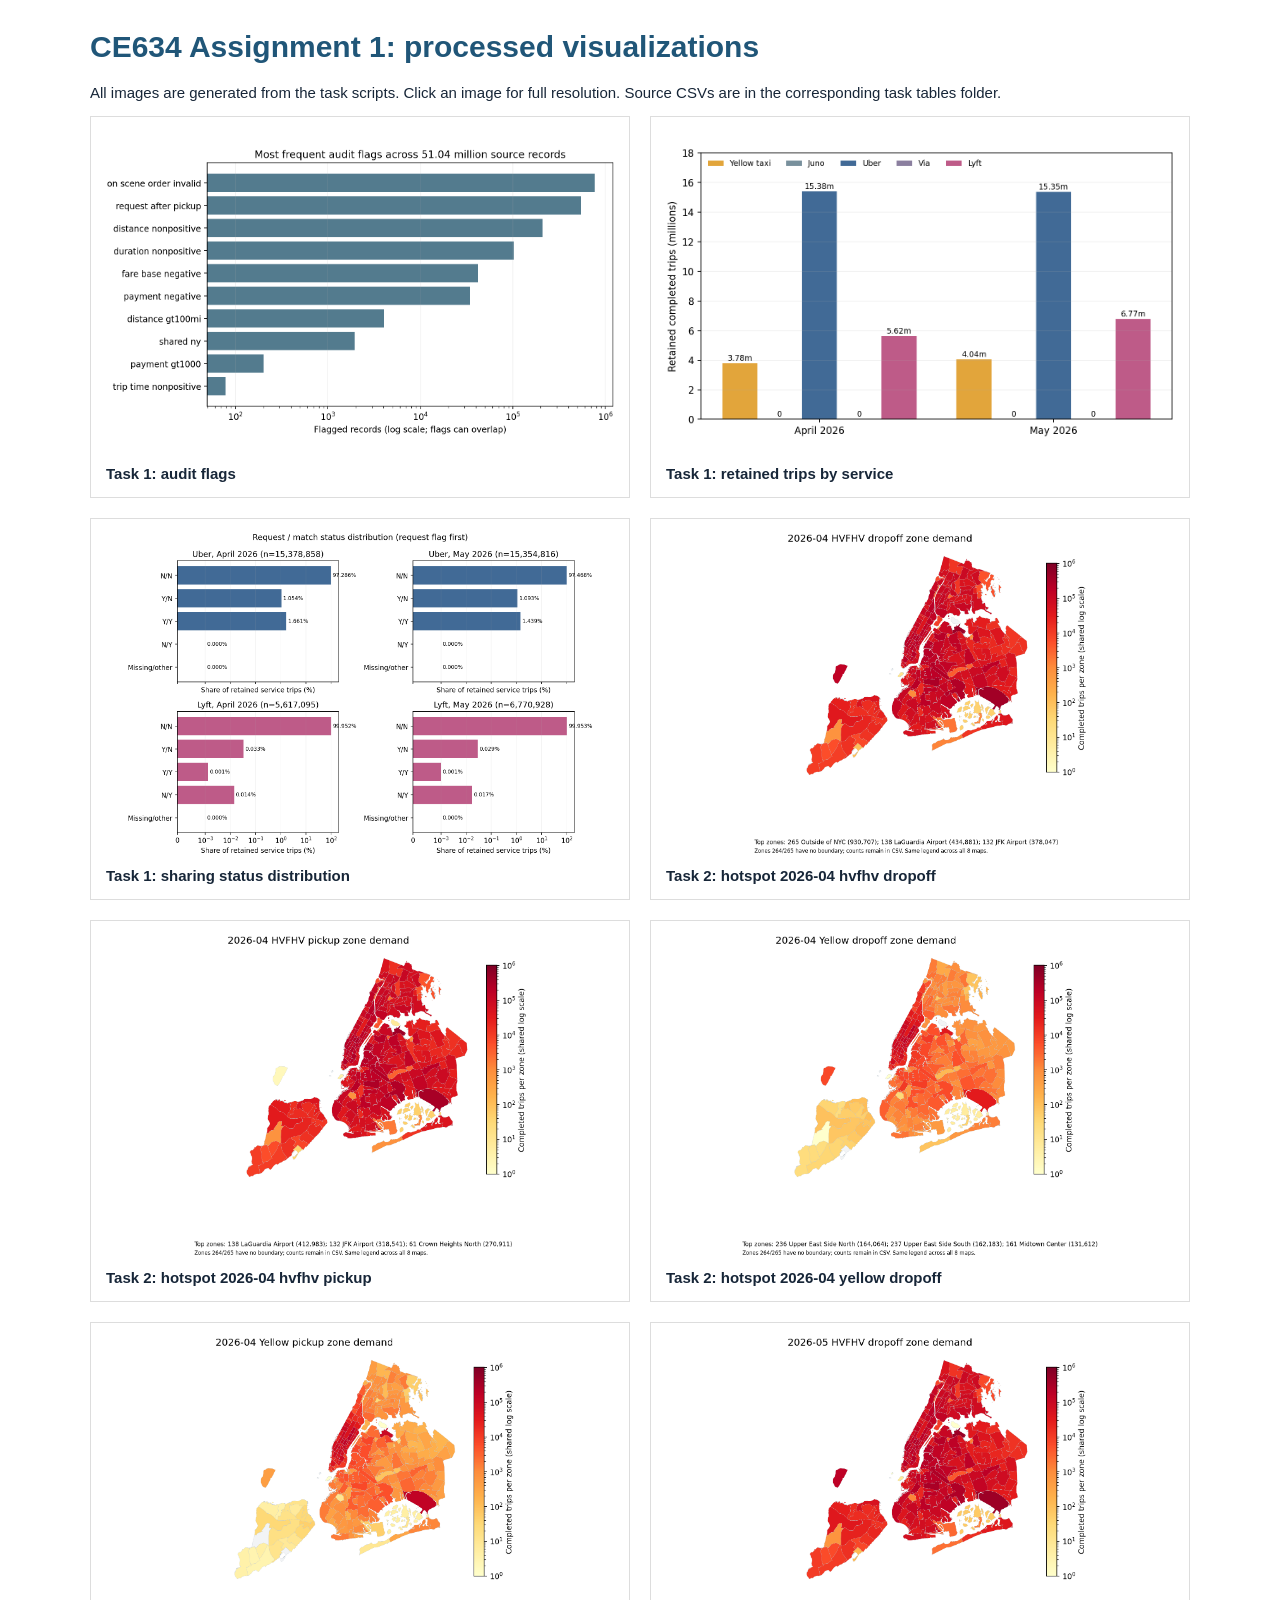
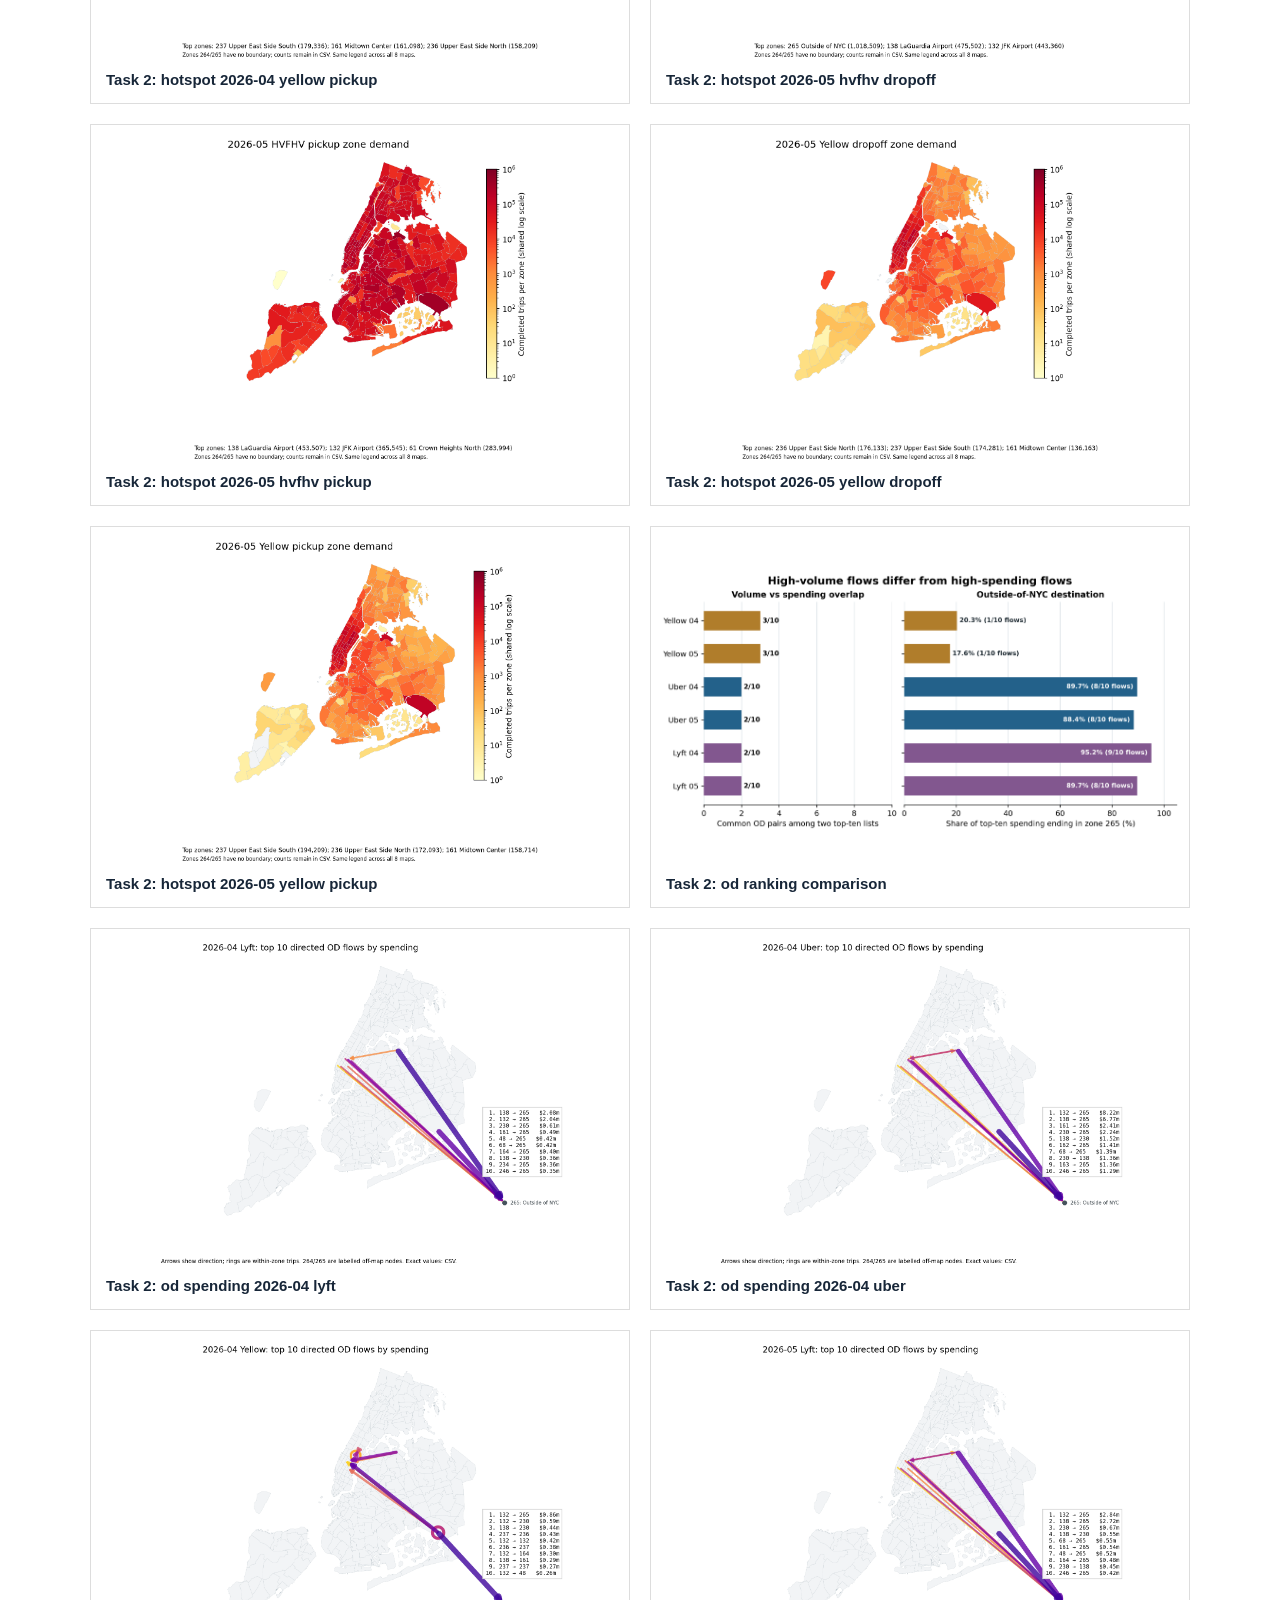
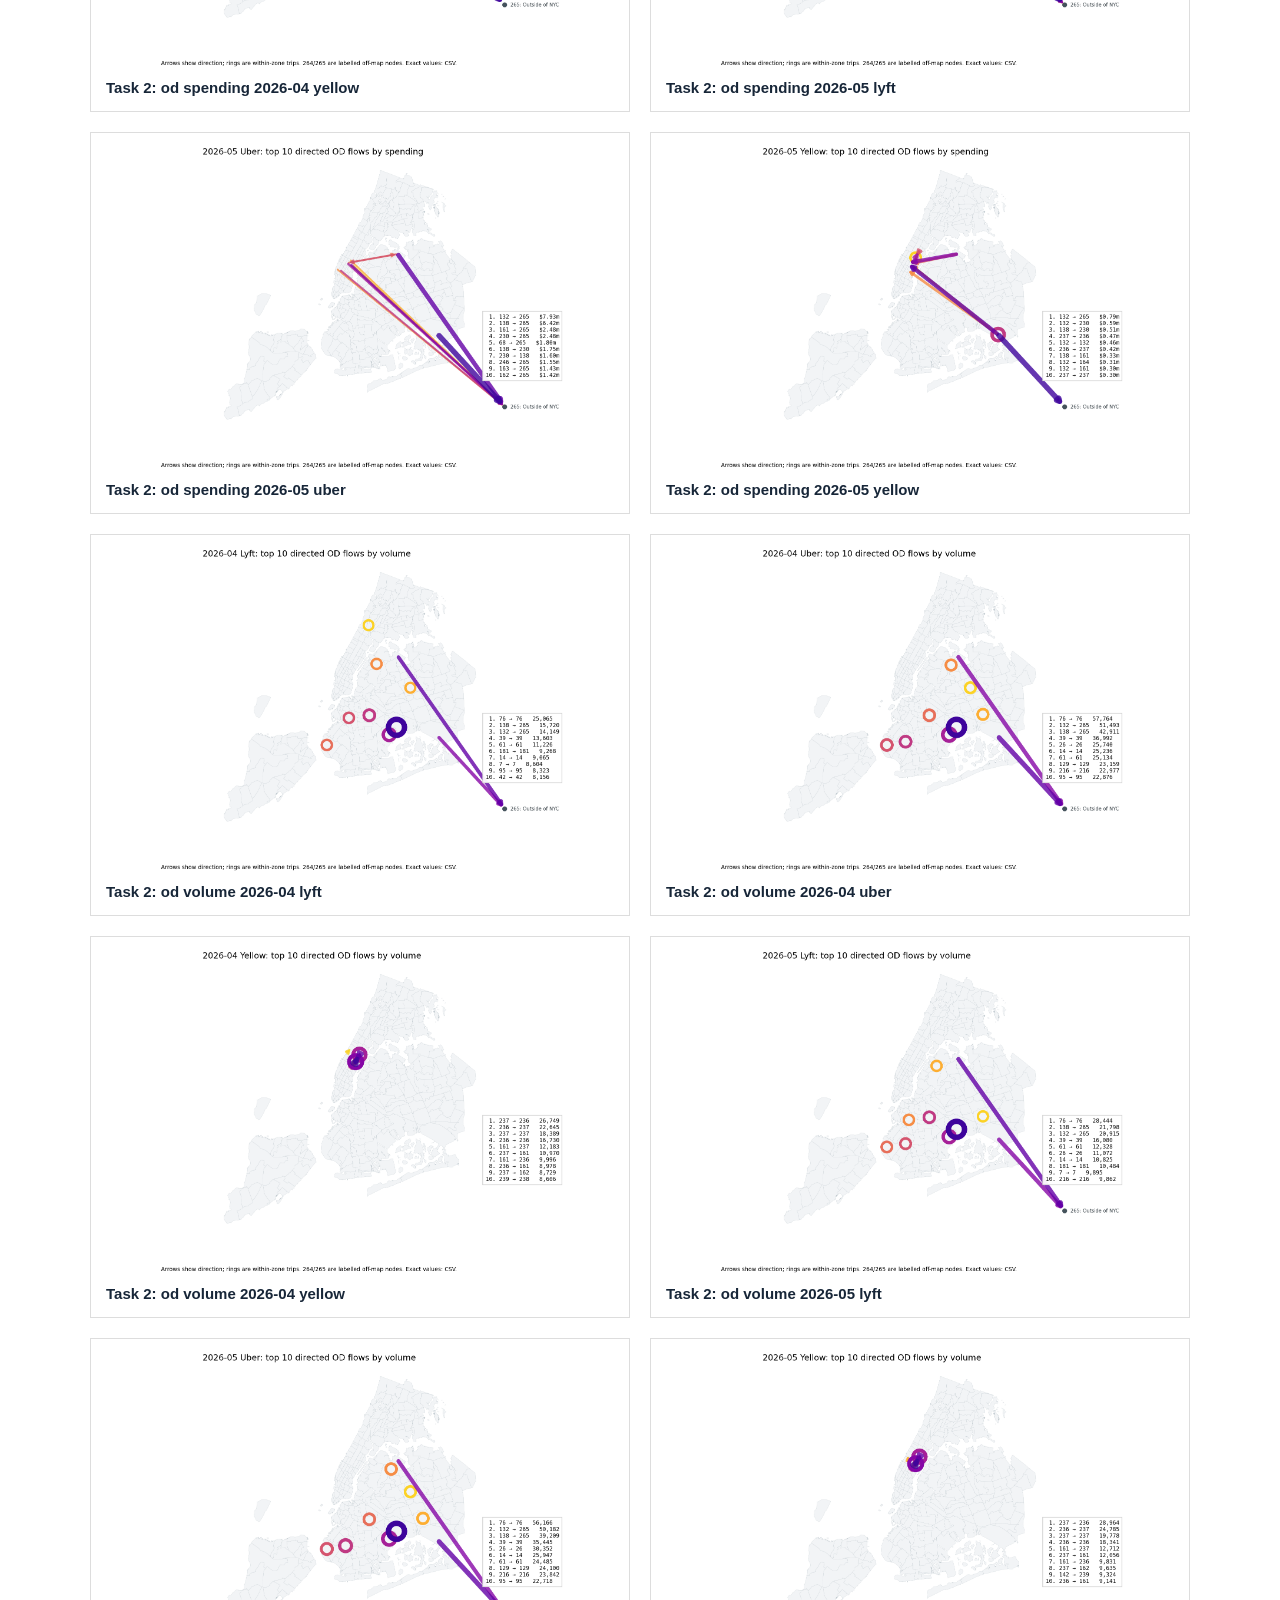
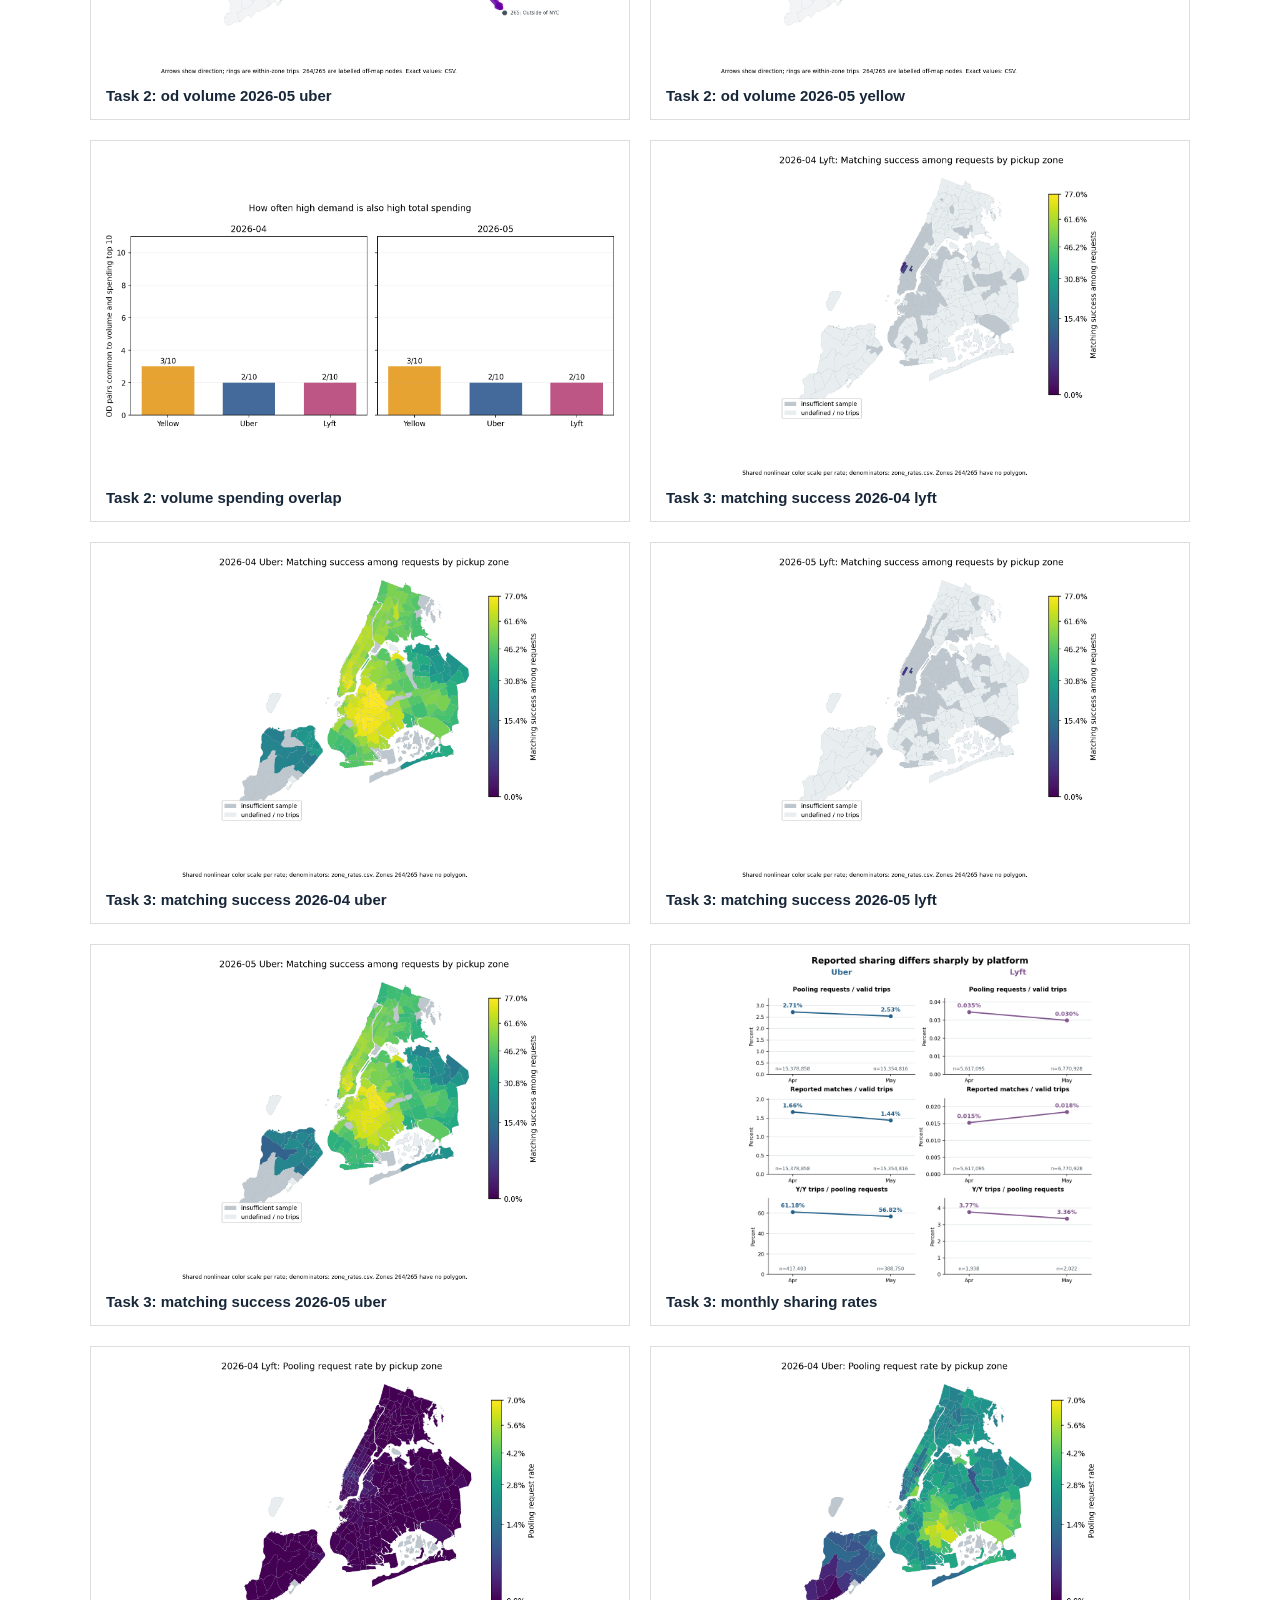
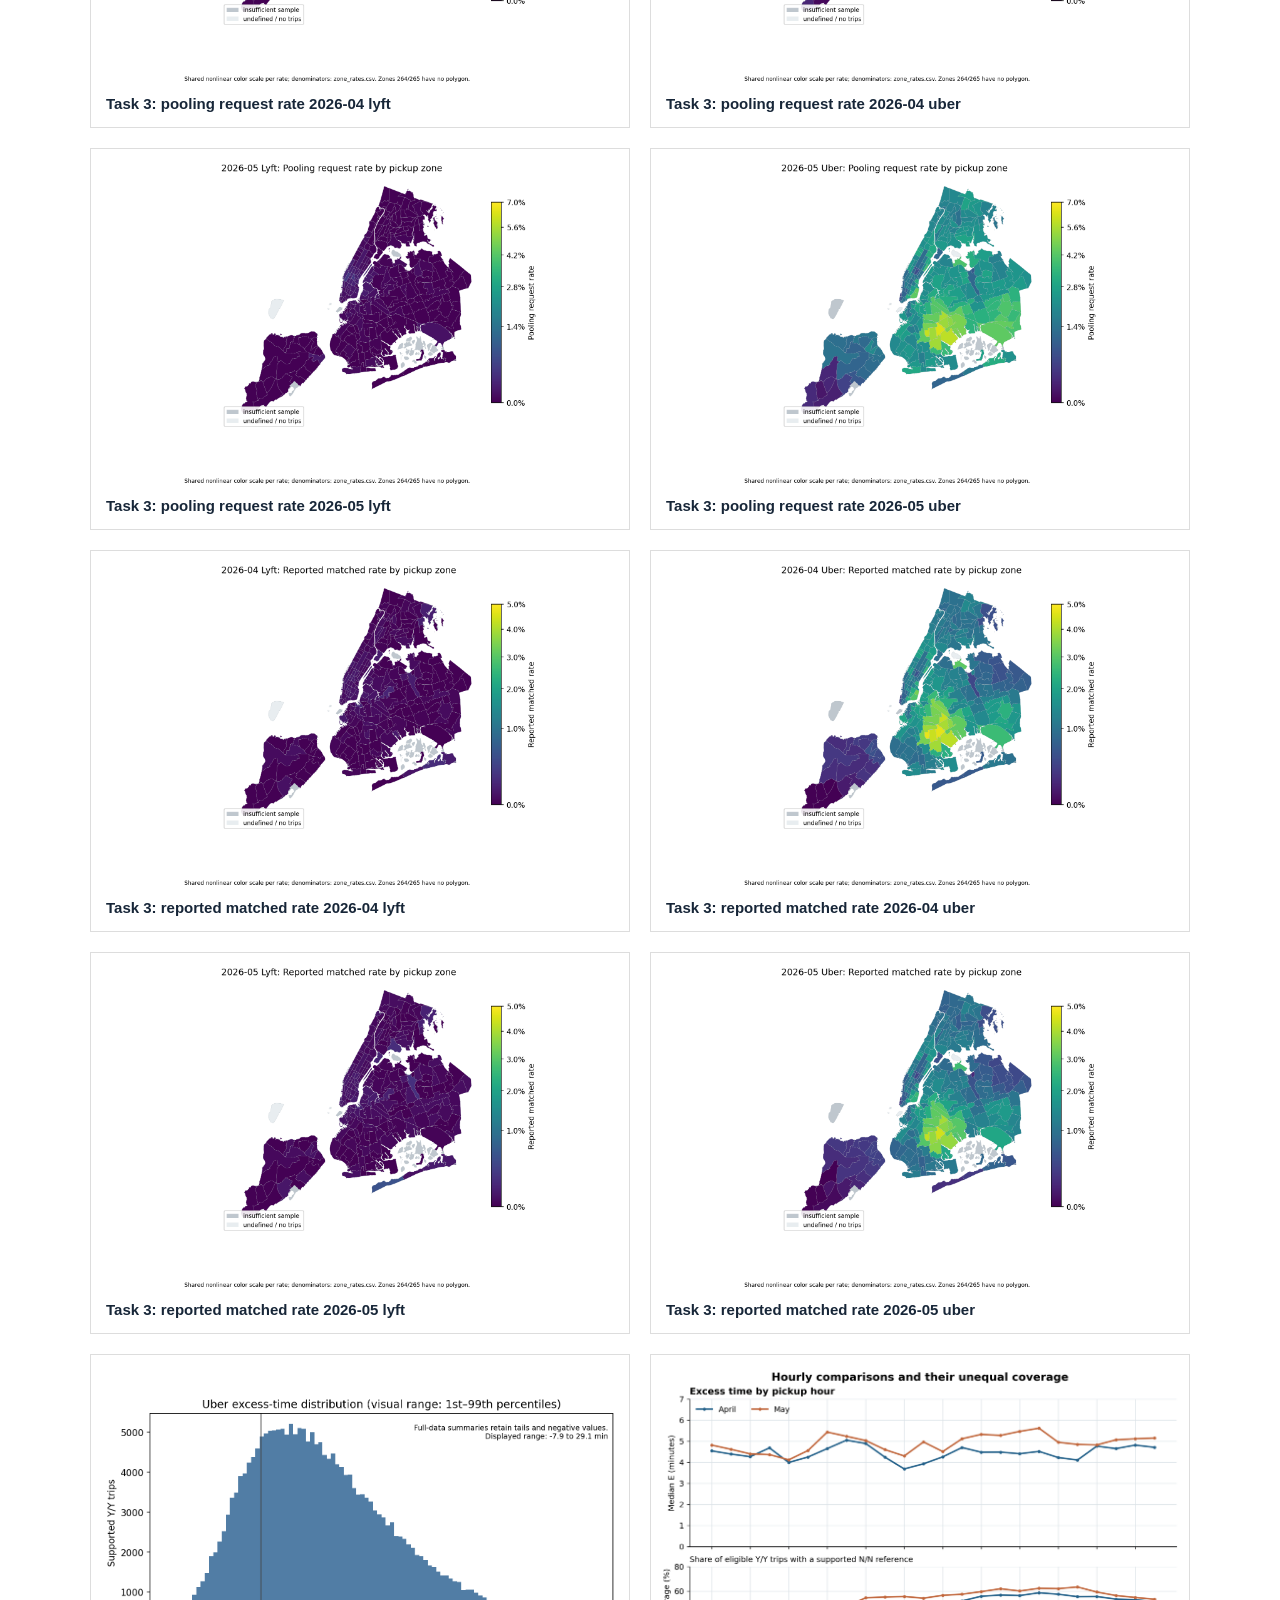
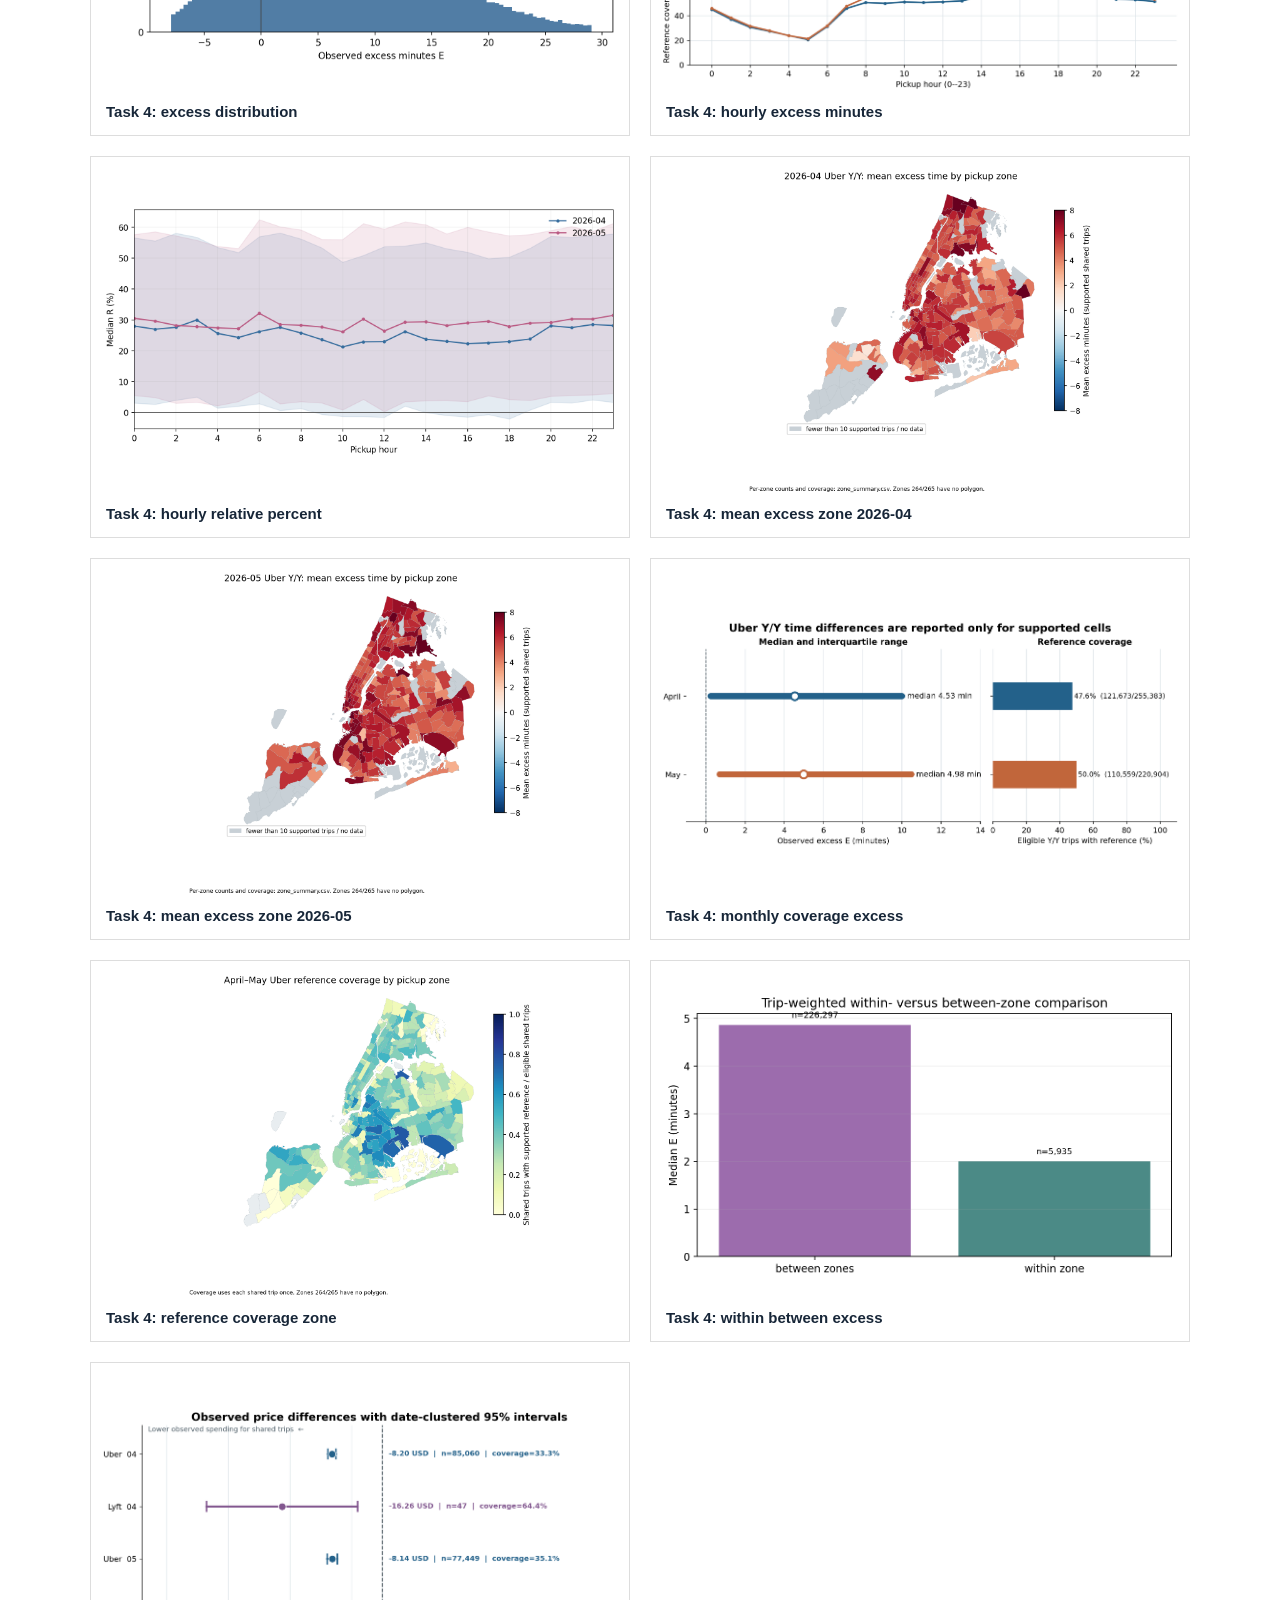
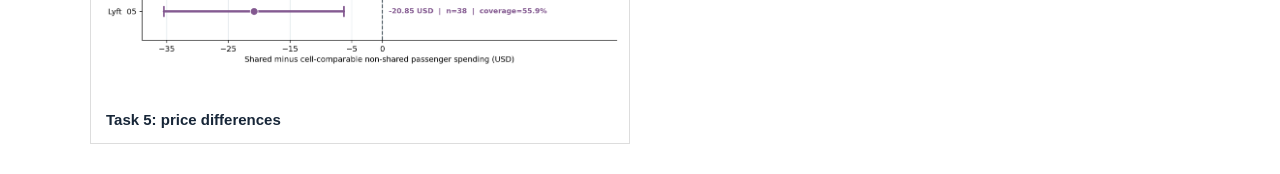
==== visualizations/index.html @ 66e27478 "Initial commit" ====
<!doctype html><html lang="en"><meta charset="utf-8"><meta name="viewport" content="width=device-width,initial-scale=1"><title>CE634 visualization gallery</title><style>body{font:15px Arial,sans-serif;max-width:1100px;margin:30px auto;color:#172638}h1{color:#205678}.grid{display:grid;grid-template-columns:repeat(2,minmax(0,1fr));gap:20px}figure{border:1px solid #ddd;padding:10px;margin:0}img{width:100%;height:330px;object-fit:contain}figcaption{padding:5px;font-weight:bold}@media(max-width:700px){.grid{grid-template-columns:1fr}}</style><h1>CE634 Assignment 1: processed visualizations</h1><p>All images are generated from the task scripts. Click an image for full resolution. Source CSVs are in the corresponding task tables folder.</p><div class="grid"><figure><a href="../04_Results/Task_1/figures/audit_flags.png"><img loading="lazy" src="../04_Results/Task_1/figures/audit_flags.png" alt="Task 1: audit flags"></a><figcaption>Task 1: audit flags</figcaption></figure><figure><a href="../04_Results/Task_1/figures/retained_trips_by_service.png"><img loading="lazy" src="../04_Results/Task_1/figures/retained_trips_by_service.png" alt="Task 1: retained trips by service"></a><figcaption>Task 1: retained trips by service</figcaption></figure><figure><a href="../04_Results/Task_1/figures/sharing_status_distribution.png"><img loading="lazy" src="../04_Results/Task_1/figures/sharing_status_distribution.png" alt="Task 1: sharing status distribution"></a><figcaption>Task 1: sharing status distribution</figcaption></figure><figure><a href="../04_Results/Task_2/figures/hotspot_2026-04_hvfhv_dropoff.png"><img loading="lazy" src="../04_Results/Task_2/figures/hotspot_2026-04_hvfhv_dropoff.png" alt="Task 2: hotspot 2026-04 hvfhv dropoff"></a><figcaption>Task 2: hotspot 2026-04 hvfhv dropoff</figcaption></figure><figure><a href="../04_Results/Task_2/figures/hotspot_2026-04_hvfhv_pickup.png"><img loading="lazy" src="../04_Results/Task_2/figures/hotspot_2026-04_hvfhv_pickup.png" alt="Task 2: hotspot 2026-04 hvfhv pickup"></a><figcaption>Task 2: hotspot 2026-04 hvfhv pickup</figcaption></figure><figure><a href="../04_Results/Task_2/figures/hotspot_2026-04_yellow_dropoff.png"><img loading="lazy" src="../04_Results/Task_2/figures/hotspot_2026-04_yellow_dropoff.png" alt="Task 2: hotspot 2026-04 yellow dropoff"></a><figcaption>Task 2: hotspot 2026-04 yellow dropoff</figcaption></figure><figure><a href="../04_Results/Task_2/figures/hotspot_2026-04_yellow_pickup.png"><img loading="lazy" src="../04_Results/Task_2/figures/hotspot_2026-04_yellow_pickup.png" alt="Task 2: hotspot 2026-04 yellow pickup"></a><figcaption>Task 2: hotspot 2026-04 yellow pickup</figcaption></figure><figure><a href="../04_Results/Task_2/figures/hotspot_2026-05_hvfhv_dropoff.png"><img loading="lazy" src="../04_Results/Task_2/figures/hotspot_2026-05_hvfhv_dropoff.png" alt="Task 2: hotspot 2026-05 hvfhv dropoff"></a><figcaption>Task 2: hotspot 2026-05 hvfhv dropoff</figcaption></figure><figure><a href="../04_Results/Task_2/figures/hotspot_2026-05_hvfhv_pickup.png"><img loading="lazy" src="../04_Results/Task_2/figures/hotspot_2026-05_hvfhv_pickup.png" alt="Task 2: hotspot 2026-05 hvfhv pickup"></a><figcaption>Task 2: hotspot 2026-05 hvfhv pickup</figcaption></figure><figure><a href="../04_Results/Task_2/figures/hotspot_2026-05_yellow_dropoff.png"><img loading="lazy" src="../04_Results/Task_2/figures/hotspot_2026-05_yellow_dropoff.png" alt="Task 2: hotspot 2026-05 yellow dropoff"></a><figcaption>Task 2: hotspot 2026-05 yellow dropoff</figcaption></figure><figure><a href="../04_Results/Task_2/figures/hotspot_2026-05_yellow_pickup.png"><img loading="lazy" src="../04_Results/Task_2/figures/hotspot_2026-05_yellow_pickup.png" alt="Task 2: hotspot 2026-05 yellow pickup"></a><figcaption>Task 2: hotspot 2026-05 yellow pickup</figcaption></figure><figure><a href="../04_Results/Task_2/figures/od_ranking_comparison.png"><img loading="lazy" src="../04_Results/Task_2/figures/od_ranking_comparison.png" alt="Task 2: od ranking comparison"></a><figcaption>Task 2: od ranking comparison</figcaption></figure><figure><a href="../04_Results/Task_2/figures/od_spending_2026-04_lyft.png"><img loading="lazy" src="../04_Results/Task_2/figures/od_spending_2026-04_lyft.png" alt="Task 2: od spending 2026-04 lyft"></a><figcaption>Task 2: od spending 2026-04 lyft</figcaption></figure><figure><a href="../04_Results/Task_2/figures/od_spending_2026-04_uber.png"><img loading="lazy" src="../04_Results/Task_2/figures/od_spending_2026-04_uber.png" alt="Task 2: od spending 2026-04 uber"></a><figcaption>Task 2: od spending 2026-04 uber</figcaption></figure><figure><a href="../04_Results/Task_2/figures/od_spending_2026-04_yellow.png"><img loading="lazy" src="../04_Results/Task_2/figures/od_spending_2026-04_yellow.png" alt="Task 2: od spending 2026-04 yellow"></a><figcaption>Task 2: od spending 2026-04 yellow</figcaption></figure><figure><a href="../04_Results/Task_2/figures/od_spending_2026-05_lyft.png"><img loading="lazy" src="../04_Results/Task_2/figures/od_spending_2026-05_lyft.png" alt="Task 2: od spending 2026-05 lyft"></a><figcaption>Task 2: od spending 2026-05 lyft</figcaption></figure><figure><a href="../04_Results/Task_2/figures/od_spending_2026-05_uber.png"><img loading="lazy" src="../04_Results/Task_2/figures/od_spending_2026-05_uber.png" alt="Task 2: od spending 2026-05 uber"></a><figcaption>Task 2: od spending 2026-05 uber</figcaption></figure><figure><a href="../04_Results/Task_2/figures/od_spending_2026-05_yellow.png"><img loading="lazy" src="../04_Results/Task_2/figures/od_spending_2026-05_yellow.png" alt="Task 2: od spending 2026-05 yellow"></a><figcaption>Task 2: od spending 2026-05 yellow</figcaption></figure><figure><a href="../04_Results/Task_2/figures/od_volume_2026-04_lyft.png"><img loading="lazy" src="../04_Results/Task_2/figures/od_volume_2026-04_lyft.png" alt="Task 2: od volume 2026-04 lyft"></a><figcaption>Task 2: od volume 2026-04 lyft</figcaption></figure><figure><a href="../04_Results/Task_2/figures/od_volume_2026-04_uber.png"><img loading="lazy" src="../04_Results/Task_2/figures/od_volume_2026-04_uber.png" alt="Task 2: od volume 2026-04 uber"></a><figcaption>Task 2: od volume 2026-04 uber</figcaption></figure><figure><a href="../04_Results/Task_2/figures/od_volume_2026-04_yellow.png"><img loading="lazy" src="../04_Results/Task_2/figures/od_volume_2026-04_yellow.png" alt="Task 2: od volume 2026-04 yellow"></a><figcaption>Task 2: od volume 2026-04 yellow</figcaption></figure><figure><a href="../04_Results/Task_2/figures/od_volume_2026-05_lyft.png"><img loading="lazy" src="../04_Results/Task_2/figures/od_volume_2026-05_lyft.png" alt="Task 2: od volume 2026-05 lyft"></a><figcaption>Task 2: od volume 2026-05 lyft</figcaption></figure><figure><a href="../04_Results/Task_2/figures/od_volume_2026-05_uber.png"><img loading="lazy" src="../04_Results/Task_2/figures/od_volume_2026-05_uber.png" alt="Task 2: od volume 2026-05 uber"></a><figcaption>Task 2: od volume 2026-05 uber</figcaption></figure><figure><a href="../04_Results/Task_2/figures/od_volume_2026-05_yellow.png"><img loading="lazy" src="../04_Results/Task_2/figures/od_volume_2026-05_yellow.png" alt="Task 2: od volume 2026-05 yellow"></a><figcaption>Task 2: od volume 2026-05 yellow</figcaption></figure><figure><a href="../04_Results/Task_2/figures/volume_spending_overlap.png"><img loading="lazy" src="../04_Results/Task_2/figures/volume_spending_overlap.png" alt="Task 2: volume spending overlap"></a><figcaption>Task 2: volume spending overlap</figcaption></figure><figure><a href="../04_Results/Task_3/figures/matching_success_2026-04_lyft.png"><img loading="lazy" src="../04_Results/Task_3/figures/matching_success_2026-04_lyft.png" alt="Task 3: matching success 2026-04 lyft"></a><figcaption>Task 3: matching success 2026-04 lyft</figcaption></figure><figure><a href="../04_Results/Task_3/figures/matching_success_2026-04_uber.png"><img loading="lazy" src="../04_Results/Task_3/figures/matching_success_2026-04_uber.png" alt="Task 3: matching success 2026-04 uber"></a><figcaption>Task 3: matching success 2026-04 uber</figcaption></figure><figure><a href="../04_Results/Task_3/figures/matching_success_2026-05_lyft.png"><img loading="lazy" src="../04_Results/Task_3/figures/matching_success_2026-05_lyft.png" alt="Task 3: matching success 2026-05 lyft"></a><figcaption>Task 3: matching success 2026-05 lyft</figcaption></figure><figure><a href="../04_Results/Task_3/figures/matching_success_2026-05_uber.png"><img loading="lazy" src="../04_Results/Task_3/figures/matching_success_2026-05_uber.png" alt="Task 3: matching success 2026-05 uber"></a><figcaption>Task 3: matching success 2026-05 uber</figcaption></figure><figure><a href="../04_Results/Task_3/figures/monthly_sharing_rates.png"><img loading="lazy" src="../04_Results/Task_3/figures/monthly_sharing_rates.png" alt="Task 3: monthly sharing rates"></a><figcaption>Task 3: monthly sharing rates</figcaption></figure><figure><a href="../04_Results/Task_3/figures/pooling_request_rate_2026-04_lyft.png"><img loading="lazy" src="../04_Results/Task_3/figures/pooling_request_rate_2026-04_lyft.png" alt="Task 3: pooling request rate 2026-04 lyft"></a><figcaption>Task 3: pooling request rate 2026-04 lyft</figcaption></figure><figure><a href="../04_Results/Task_3/figures/pooling_request_rate_2026-04_uber.png"><img loading="lazy" src="../04_Results/Task_3/figures/pooling_request_rate_2026-04_uber.png" alt="Task 3: pooling request rate 2026-04 uber"></a><figcaption>Task 3: pooling request rate 2026-04 uber</figcaption></figure><figure><a href="../04_Results/Task_3/figures/pooling_request_rate_2026-05_lyft.png"><img loading="lazy" src="../04_Results/Task_3/figures/pooling_request_rate_2026-05_lyft.png" alt="Task 3: pooling request rate 2026-05 lyft"></a><figcaption>Task 3: pooling request rate 2026-05 lyft</figcaption></figure><figure><a href="../04_Results/Task_3/figures/pooling_request_rate_2026-05_uber.png"><img loading="lazy" src="../04_Results/Task_3/figures/pooling_request_rate_2026-05_uber.png" alt="Task 3: pooling request rate 2026-05 uber"></a><figcaption>Task 3: pooling request rate 2026-05 uber</figcaption></figure><figure><a href="../04_Results/Task_3/figures/reported_matched_rate_2026-04_lyft.png"><img loading="lazy" src="../04_Results/Task_3/figures/reported_matched_rate_2026-04_lyft.png" alt="Task 3: reported matched rate 2026-04 lyft"></a><figcaption>Task 3: reported matched rate 2026-04 lyft</figcaption></figure><figure><a href="../04_Results/Task_3/figures/reported_matched_rate_2026-04_uber.png"><img loading="lazy" src="../04_Results/Task_3/figures/reported_matched_rate_2026-04_uber.png" alt="Task 3: reported matched rate 2026-04 uber"></a><figcaption>Task 3: reported matched rate 2026-04 uber</figcaption></figure><figure><a href="../04_Results/Task_3/figures/reported_matched_rate_2026-05_lyft.png"><img loading="lazy" src="../04_Results/Task_3/figures/reported_matched_rate_2026-05_lyft.png" alt="Task 3: reported matched rate 2026-05 lyft"></a><figcaption>Task 3: reported matched rate 2026-05 lyft</figcaption></figure><figure><a href="../04_Results/Task_3/figures/reported_matched_rate_2026-05_uber.png"><img loading="lazy" src="../04_Results/Task_3/figures/reported_matched_rate_2026-05_uber.png" alt="Task 3: reported matched rate 2026-05 uber"></a><figcaption>Task 3: reported matched rate 2026-05 uber</figcaption></figure><figure><a href="../04_Results/Task_4/figures/excess_distribution.png"><img loading="lazy" src="../04_Results/Task_4/figures/excess_distribution.png" alt="Task 4: excess distribution"></a><figcaption>Task 4: excess distribution</figcaption></figure><figure><a href="../04_Results/Task_4/figures/hourly_excess_minutes.png"><img loading="lazy" src="../04_Results/Task_4/figures/hourly_excess_minutes.png" alt="Task 4: hourly excess minutes"></a><figcaption>Task 4: hourly excess minutes</figcaption></figure><figure><a href="../04_Results/Task_4/figures/hourly_relative_percent.png"><img loading="lazy" src="../04_Results/Task_4/figures/hourly_relative_percent.png" alt="Task 4: hourly relative percent"></a><figcaption>Task 4: hourly relative percent</figcaption></figure><figure><a href="../04_Results/Task_4/figures/mean_excess_zone_2026-04.png"><img loading="lazy" src="../04_Results/Task_4/figures/mean_excess_zone_2026-04.png" alt="Task 4: mean excess zone 2026-04"></a><figcaption>Task 4: mean excess zone 2026-04</figcaption></figure><figure><a href="../04_Results/Task_4/figures/mean_excess_zone_2026-05.png"><img loading="lazy" src="../04_Results/Task_4/figures/mean_excess_zone_2026-05.png" alt="Task 4: mean excess zone 2026-05"></a><figcaption>Task 4: mean excess zone 2026-05</figcaption></figure><figure><a href="../04_Results/Task_4/figures/monthly_coverage_excess.png"><img loading="lazy" src="../04_Results/Task_4/figures/monthly_coverage_excess.png" alt="Task 4: monthly coverage excess"></a><figcaption>Task 4: monthly coverage excess</figcaption></figure><figure><a href="../04_Results/Task_4/figures/reference_coverage_zone.png"><img loading="lazy" src="../04_Results/Task_4/figures/reference_coverage_zone.png" alt="Task 4: reference coverage zone"></a><figcaption>Task 4: reference coverage zone</figcaption></figure><figure><a href="../04_Results/Task_4/figures/within_between_excess.png"><img loading="lazy" src="../04_Results/Task_4/figures/within_between_excess.png" alt="Task 4: within between excess"></a><figcaption>Task 4: within between excess</figcaption></figure><figure><a href="../04_Results/Task_5/figures/price_differences.png"><img loading="lazy" src="../04_Results/Task_5/figures/price_differences.png" alt="Task 5: price differences"></a><figcaption>Task 5: price differences</figcaption></figure></div></html>
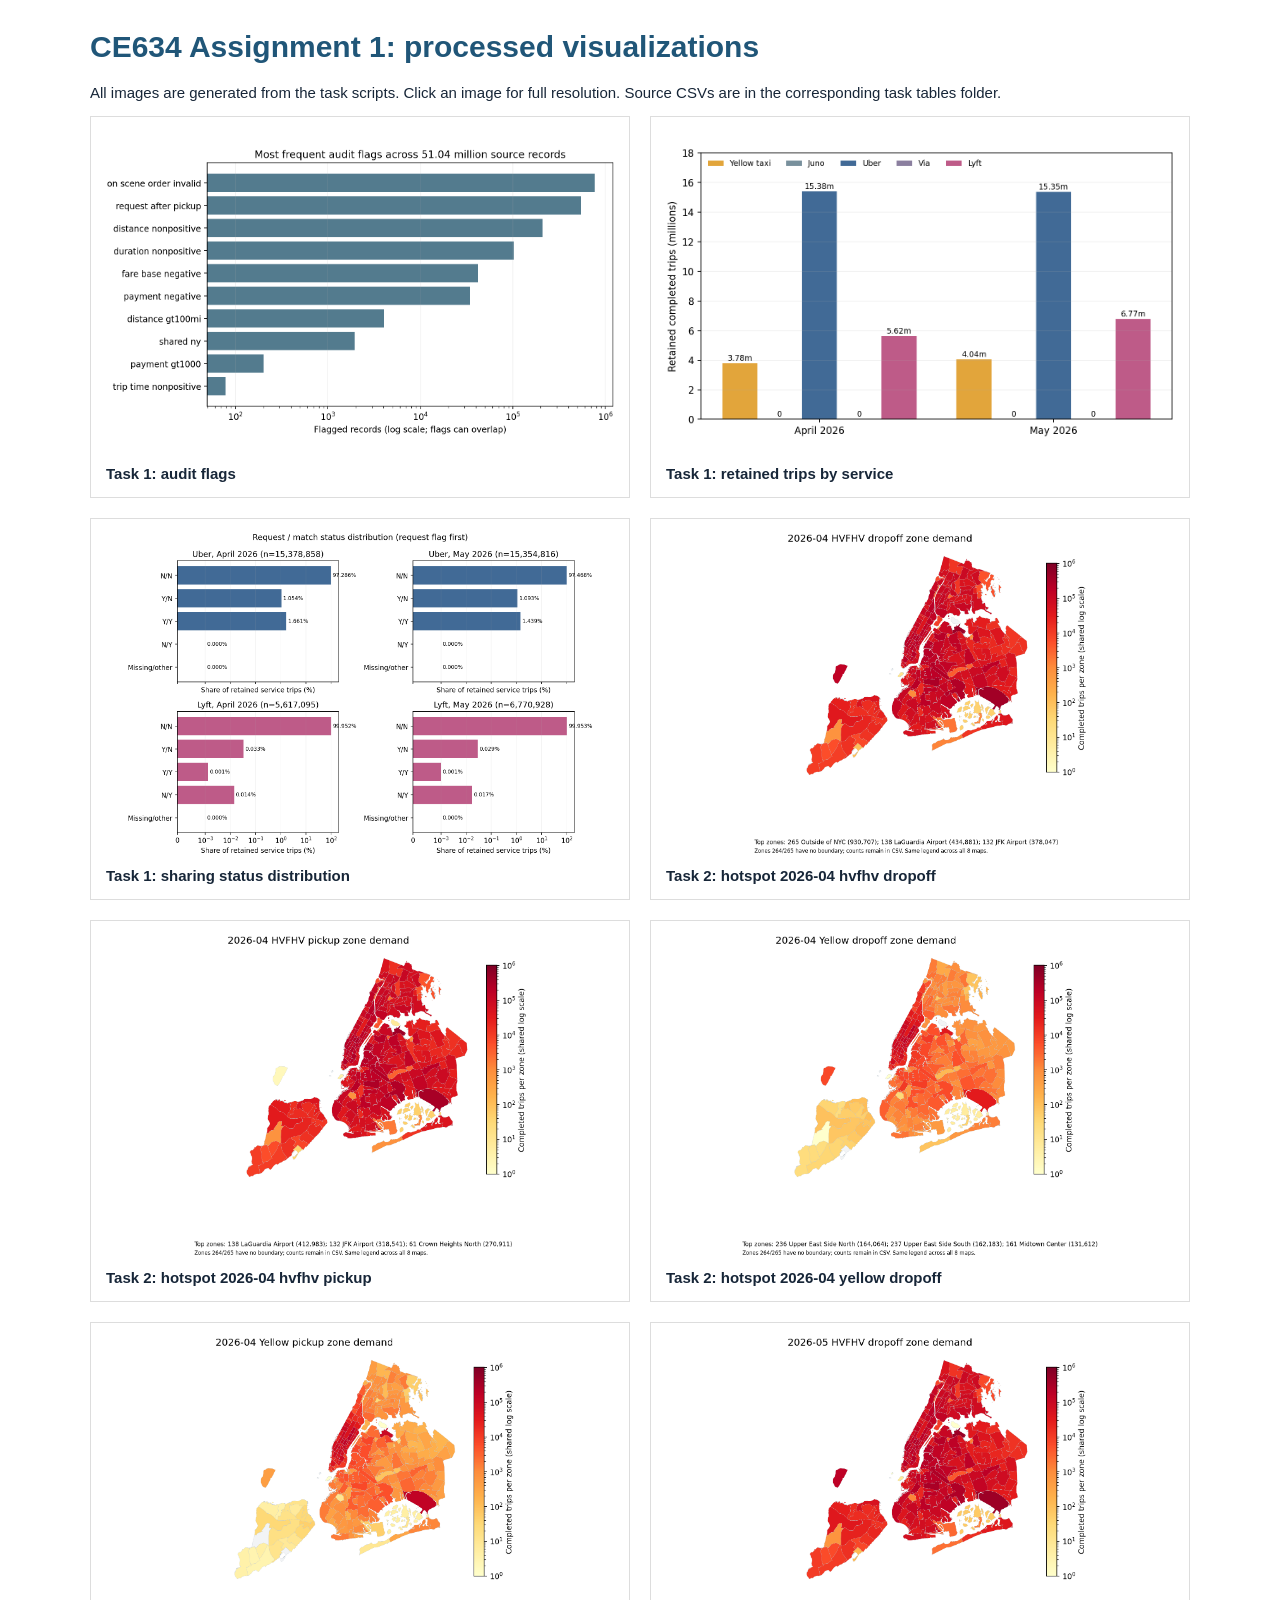
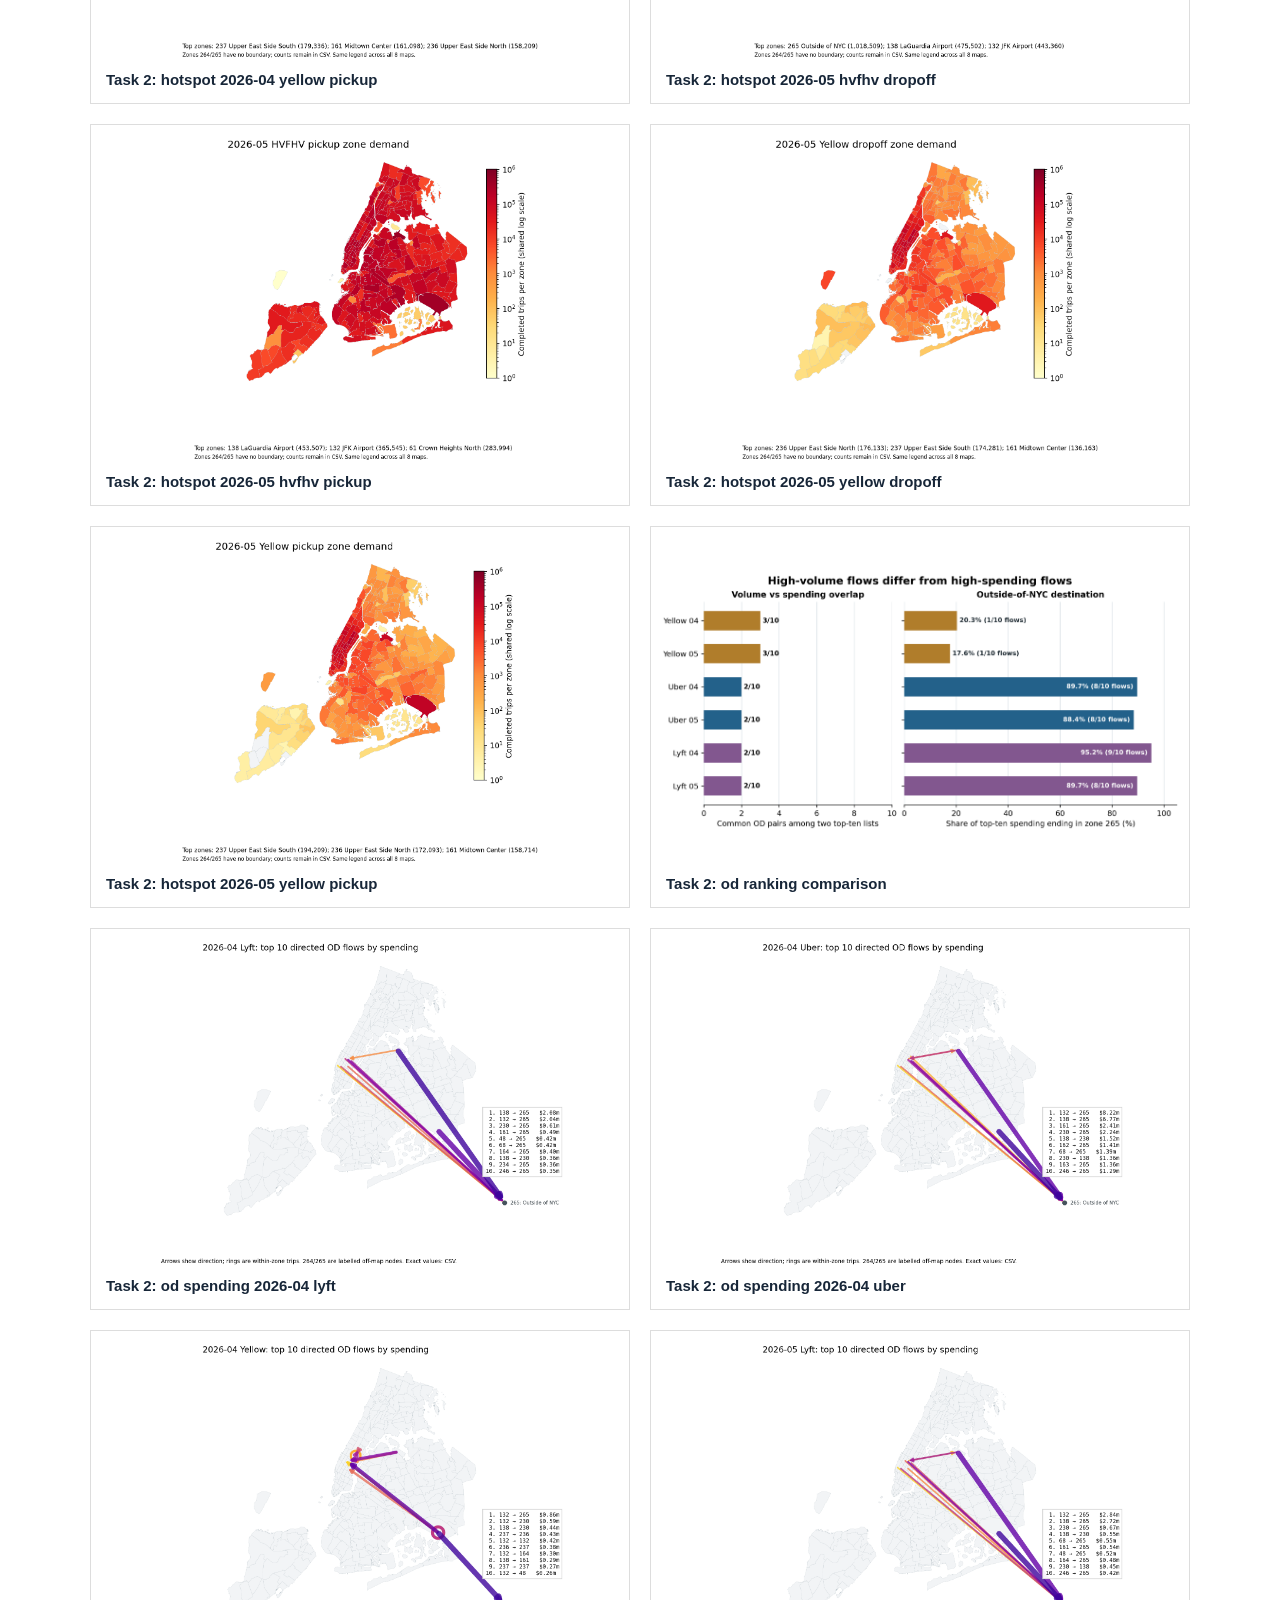
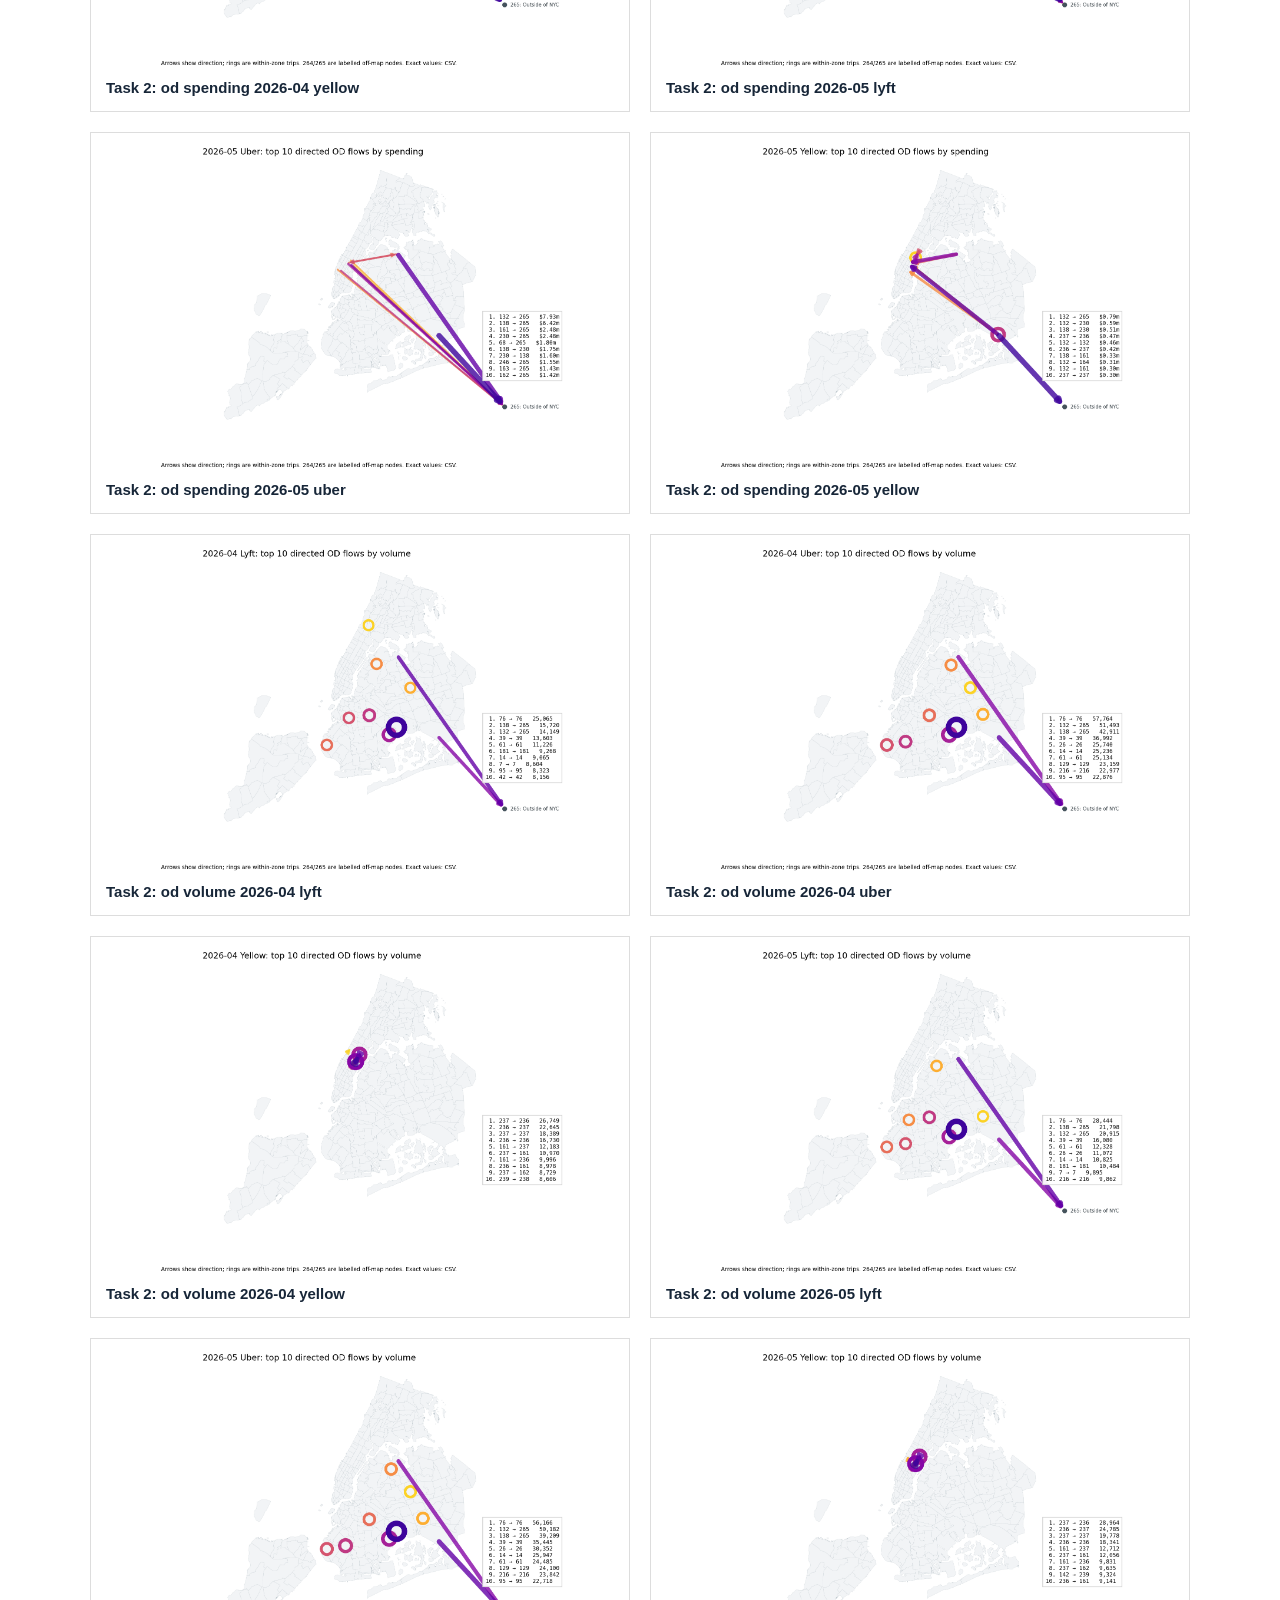
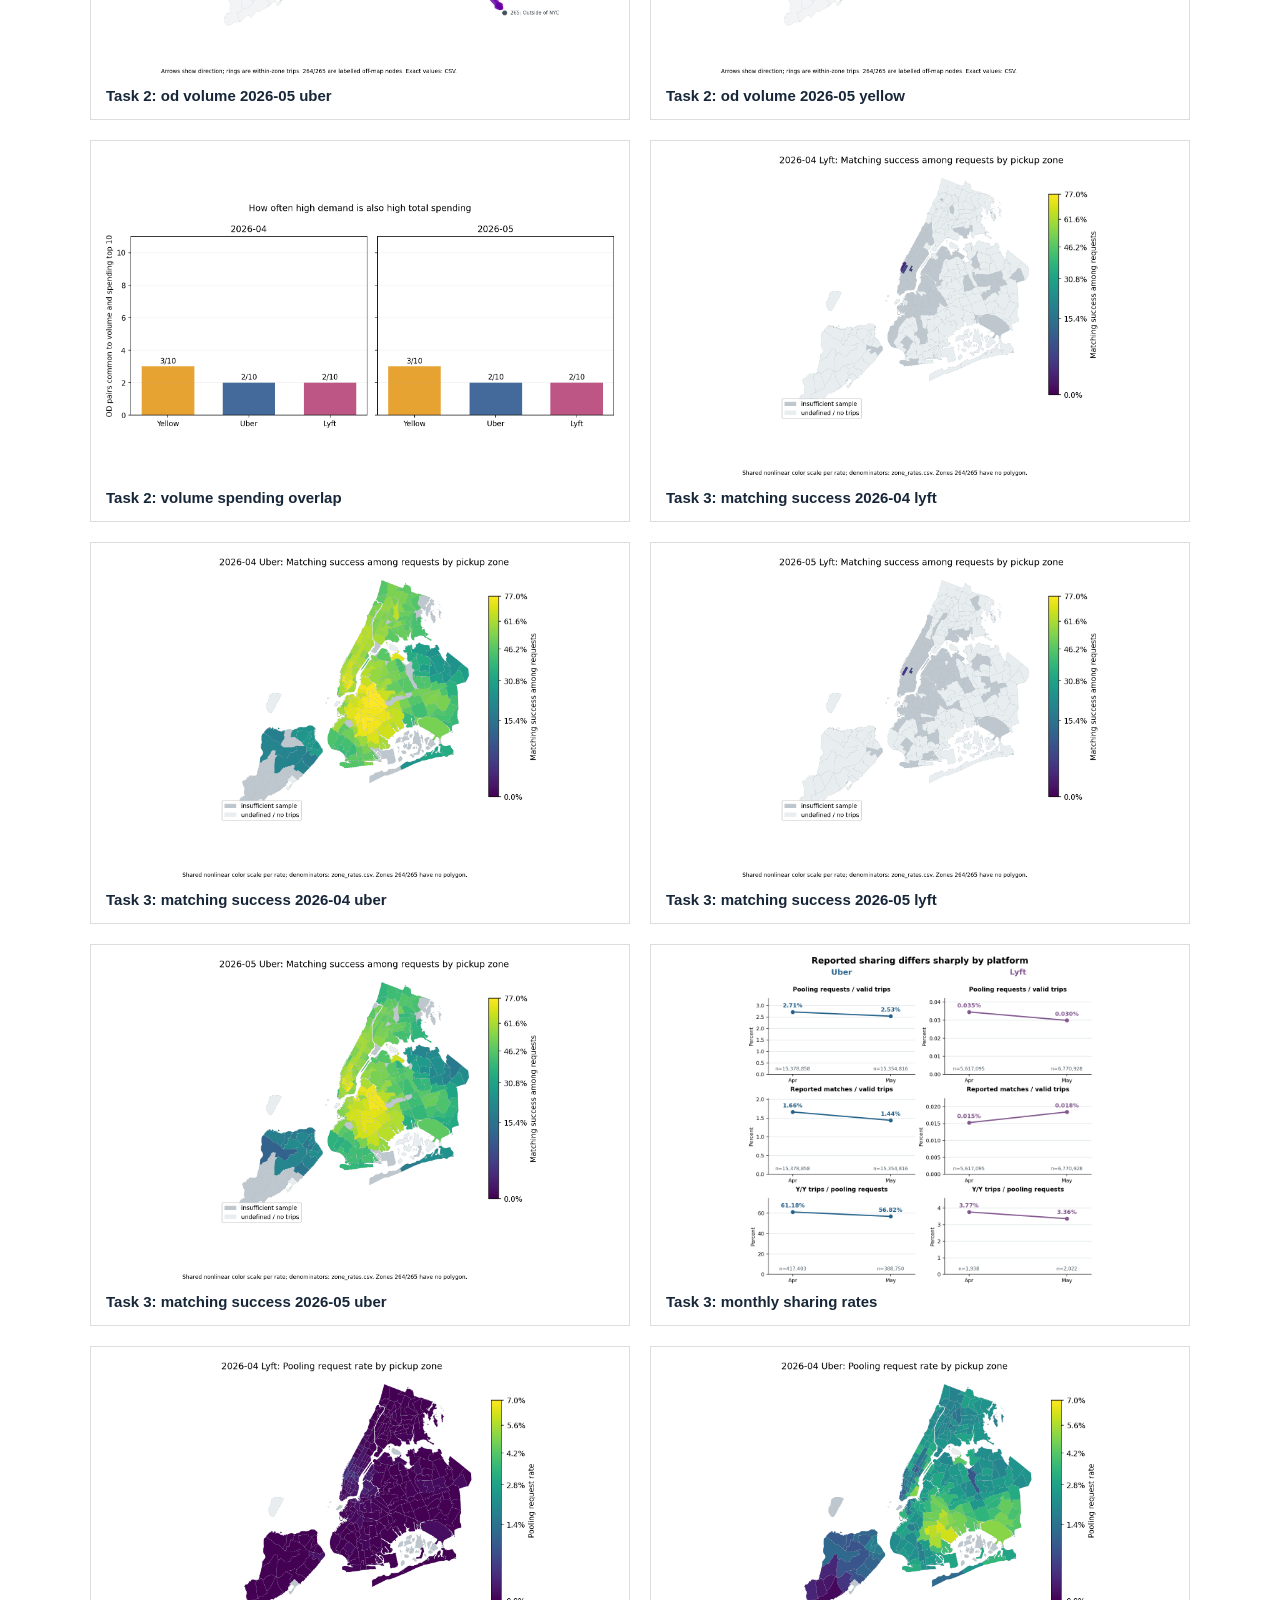
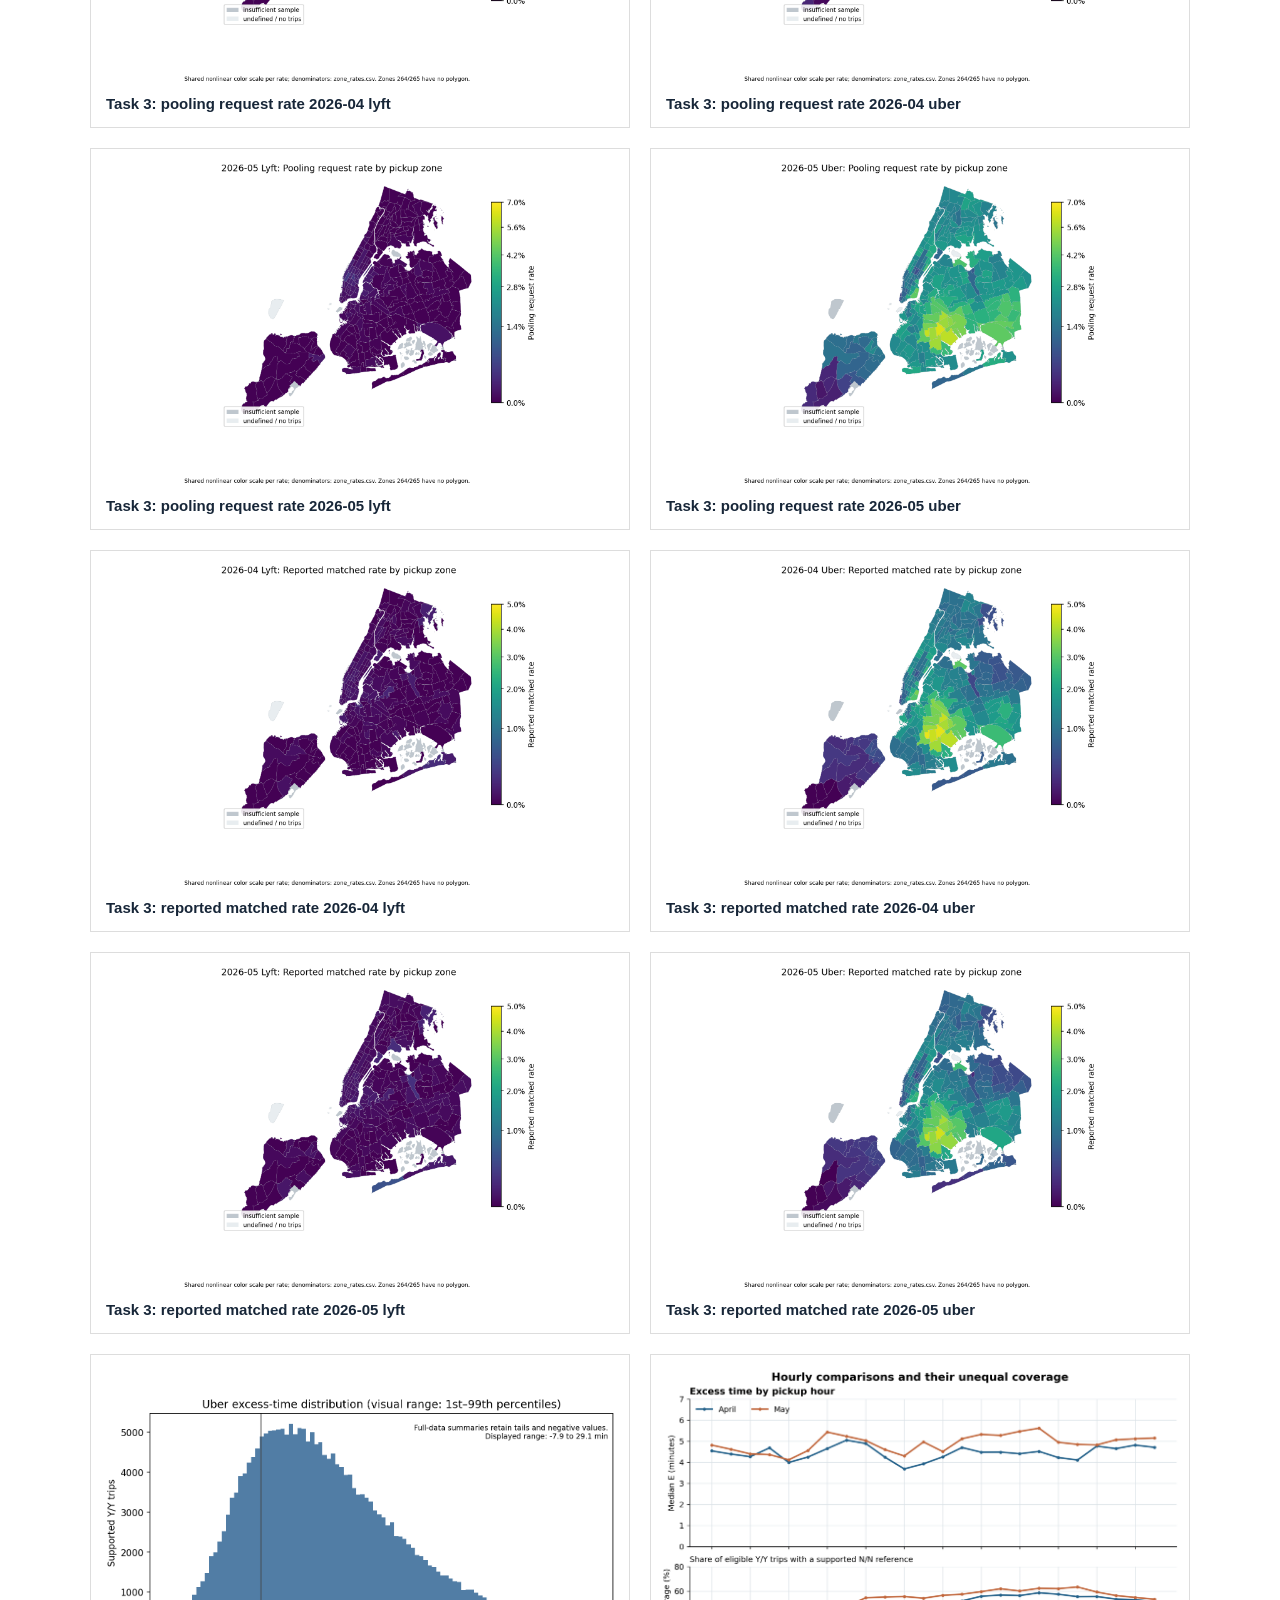
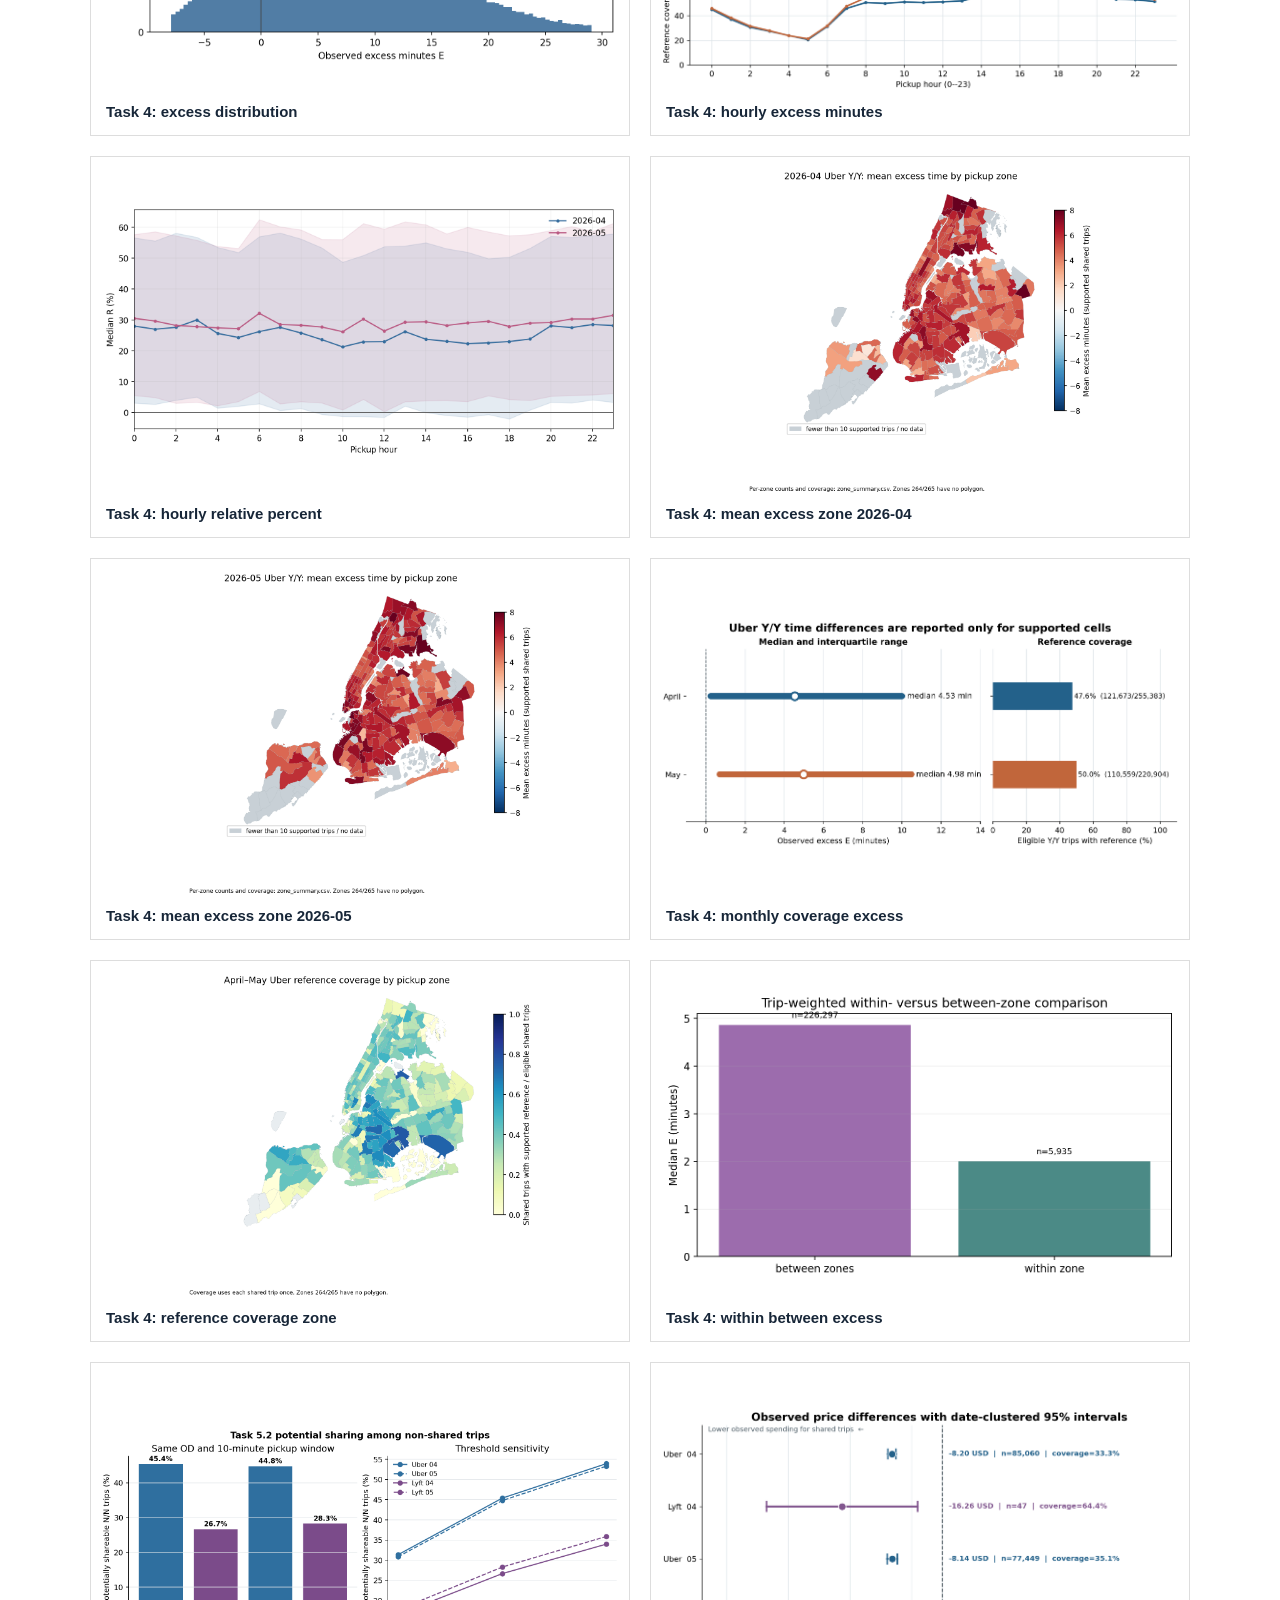
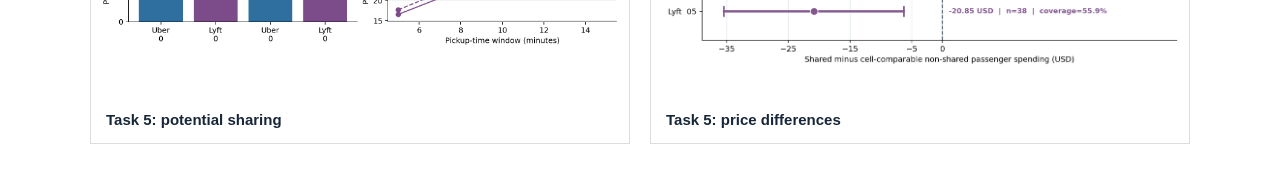
==== commit d1d62278: "update task 5.2" ====
--- a/visualizations/index.html
+++ b/visualizations/index.html
@@ -1 +1,63 @@
-<!doctype html><html lang="en"><meta charset="utf-8"><meta name="viewport" content="width=device-width,initial-scale=1"><title>CE634 visualization gallery</title><style>body{font:15px Arial,sans-serif;max-width:1100px;margin:30px auto;color:#172638}h1{color:#205678}.grid{display:grid;grid-template-columns:repeat(2,minmax(0,1fr));gap:20px}figure{border:1px solid #ddd;padding:10px;margin:0}img{width:100%;height:330px;object-fit:contain}figcaption{padding:5px;font-weight:bold}@media(max-width:700px){.grid{grid-template-columns:1fr}}</style><h1>CE634 Assignment 1: processed visualizations</h1><p>All images are generated from the task scripts. Click an image for full resolution. Source CSVs are in the corresponding task tables folder.</p><div class="grid"><figure><a href="../04_Results/Task_1/figures/audit_flags.png"><img loading="lazy" src="../04_Results/Task_1/figures/audit_flags.png" alt="Task 1: audit flags"></a><figcaption>Task 1: audit flags</figcaption></figure><figure><a href="../04_Results/Task_1/figures/retained_trips_by_service.png"><img loading="lazy" src="../04_Results/Task_1/figures/retained_trips_by_service.png" alt="Task 1: retained trips by service"></a><figcaption>Task 1: retained trips by service</figcaption></figure><figure><a href="../04_Results/Task_1/figures/sharing_status_distribution.png"><img loading="lazy" src="../04_Results/Task_1/figures/sharing_status_distribution.png" alt="Task 1: sharing status distribution"></a><figcaption>Task 1: sharing status distribution</figcaption></figure><figure><a href="../04_Results/Task_2/figures/hotspot_2026-04_hvfhv_dropoff.png"><img loading="lazy" src="../04_Results/Task_2/figures/hotspot_2026-04_hvfhv_dropoff.png" alt="Task 2: hotspot 2026-04 hvfhv dropoff"></a><figcaption>Task 2: hotspot 2026-04 hvfhv dropoff</figcaption></figure><figure><a href="../04_Results/Task_2/figures/hotspot_2026-04_hvfhv_pickup.png"><img loading="lazy" src="../04_Results/Task_2/figures/hotspot_2026-04_hvfhv_pickup.png" alt="Task 2: hotspot 2026-04 hvfhv pickup"></a><figcaption>Task 2: hotspot 2026-04 hvfhv pickup</figcaption></figure><figure><a href="../04_Results/Task_2/figures/hotspot_2026-04_yellow_dropoff.png"><img loading="lazy" src="../04_Results/Task_2/figures/hotspot_2026-04_yellow_dropoff.png" alt="Task 2: hotspot 2026-04 yellow dropoff"></a><figcaption>Task 2: hotspot 2026-04 yellow dropoff</figcaption></figure><figure><a href="../04_Results/Task_2/figures/hotspot_2026-04_yellow_pickup.png"><img loading="lazy" src="../04_Results/Task_2/figures/hotspot_2026-04_yellow_pickup.png" alt="Task 2: hotspot 2026-04 yellow pickup"></a><figcaption>Task 2: hotspot 2026-04 yellow pickup</figcaption></figure><figure><a href="../04_Results/Task_2/figures/hotspot_2026-05_hvfhv_dropoff.png"><img loading="lazy" src="../04_Results/Task_2/figures/hotspot_2026-05_hvfhv_dropoff.png" alt="Task 2: hotspot 2026-05 hvfhv dropoff"></a><figcaption>Task 2: hotspot 2026-05 hvfhv dropoff</figcaption></figure><figure><a href="../04_Results/Task_2/figures/hotspot_2026-05_hvfhv_pickup.png"><img loading="lazy" src="../04_Results/Task_2/figures/hotspot_2026-05_hvfhv_pickup.png" alt="Task 2: hotspot 2026-05 hvfhv pickup"></a><figcaption>Task 2: hotspot 2026-05 hvfhv pickup</figcaption></figure><figure><a href="../04_Results/Task_2/figures/hotspot_2026-05_yellow_dropoff.png"><img loading="lazy" src="../04_Results/Task_2/figures/hotspot_2026-05_yellow_dropoff.png" alt="Task 2: hotspot 2026-05 yellow dropoff"></a><figcaption>Task 2: hotspot 2026-05 yellow dropoff</figcaption></figure><figure><a href="../04_Results/Task_2/figures/hotspot_2026-05_yellow_pickup.png"><img loading="lazy" src="../04_Results/Task_2/figures/hotspot_2026-05_yellow_pickup.png" alt="Task 2: hotspot 2026-05 yellow pickup"></a><figcaption>Task 2: hotspot 2026-05 yellow pickup</figcaption></figure><figure><a href="../04_Results/Task_2/figures/od_ranking_comparison.png"><img loading="lazy" src="../04_Results/Task_2/figures/od_ranking_comparison.png" alt="Task 2: od ranking comparison"></a><figcaption>Task 2: od ranking comparison</figcaption></figure><figure><a href="../04_Results/Task_2/figures/od_spending_2026-04_lyft.png"><img loading="lazy" src="../04_Results/Task_2/figures/od_spending_2026-04_lyft.png" alt="Task 2: od spending 2026-04 lyft"></a><figcaption>Task 2: od spending 2026-04 lyft</figcaption></figure><figure><a href="../04_Results/Task_2/figures/od_spending_2026-04_uber.png"><img loading="lazy" src="../04_Results/Task_2/figures/od_spending_2026-04_uber.png" alt="Task 2: od spending 2026-04 uber"></a><figcaption>Task 2: od spending 2026-04 uber</figcaption></figure><figure><a href="../04_Results/Task_2/figures/od_spending_2026-04_yellow.png"><img loading="lazy" src="../04_Results/Task_2/figures/od_spending_2026-04_yellow.png" alt="Task 2: od spending 2026-04 yellow"></a><figcaption>Task 2: od spending 2026-04 yellow</figcaption></figure><figure><a href="../04_Results/Task_2/figures/od_spending_2026-05_lyft.png"><img loading="lazy" src="../04_Results/Task_2/figures/od_spending_2026-05_lyft.png" alt="Task 2: od spending 2026-05 lyft"></a><figcaption>Task 2: od spending 2026-05 lyft</figcaption></figure><figure><a href="../04_Results/Task_2/figures/od_spending_2026-05_uber.png"><img loading="lazy" src="../04_Results/Task_2/figures/od_spending_2026-05_uber.png" alt="Task 2: od spending 2026-05 uber"></a><figcaption>Task 2: od spending 2026-05 uber</figcaption></figure><figure><a href="../04_Results/Task_2/figures/od_spending_2026-05_yellow.png"><img loading="lazy" src="../04_Results/Task_2/figures/od_spending_2026-05_yellow.png" alt="Task 2: od spending 2026-05 yellow"></a><figcaption>Task 2: od spending 2026-05 yellow</figcaption></figure><figure><a href="../04_Results/Task_2/figures/od_volume_2026-04_lyft.png"><img loading="lazy" src="../04_Results/Task_2/figures/od_volume_2026-04_lyft.png" alt="Task 2: od volume 2026-04 lyft"></a><figcaption>Task 2: od volume 2026-04 lyft</figcaption></figure><figure><a href="../04_Results/Task_2/figures/od_volume_2026-04_uber.png"><img loading="lazy" src="../04_Results/Task_2/figures/od_volume_2026-04_uber.png" alt="Task 2: od volume 2026-04 uber"></a><figcaption>Task 2: od volume 2026-04 uber</figcaption></figure><figure><a href="../04_Results/Task_2/figures/od_volume_2026-04_yellow.png"><img loading="lazy" src="../04_Results/Task_2/figures/od_volume_2026-04_yellow.png" alt="Task 2: od volume 2026-04 yellow"></a><figcaption>Task 2: od volume 2026-04 yellow</figcaption></figure><figure><a href="../04_Results/Task_2/figures/od_volume_2026-05_lyft.png"><img loading="lazy" src="../04_Results/Task_2/figures/od_volume_2026-05_lyft.png" alt="Task 2: od volume 2026-05 lyft"></a><figcaption>Task 2: od volume 2026-05 lyft</figcaption></figure><figure><a href="../04_Results/Task_2/figures/od_volume_2026-05_uber.png"><img loading="lazy" src="../04_Results/Task_2/figures/od_volume_2026-05_uber.png" alt="Task 2: od volume 2026-05 uber"></a><figcaption>Task 2: od volume 2026-05 uber</figcaption></figure><figure><a href="../04_Results/Task_2/figures/od_volume_2026-05_yellow.png"><img loading="lazy" src="../04_Results/Task_2/figures/od_volume_2026-05_yellow.png" alt="Task 2: od volume 2026-05 yellow"></a><figcaption>Task 2: od volume 2026-05 yellow</figcaption></figure><figure><a href="../04_Results/Task_2/figures/volume_spending_overlap.png"><img loading="lazy" src="../04_Results/Task_2/figures/volume_spending_overlap.png" alt="Task 2: volume spending overlap"></a><figcaption>Task 2: volume spending overlap</figcaption></figure><figure><a href="../04_Results/Task_3/figures/matching_success_2026-04_lyft.png"><img loading="lazy" src="../04_Results/Task_3/figures/matching_success_2026-04_lyft.png" alt="Task 3: matching success 2026-04 lyft"></a><figcaption>Task 3: matching success 2026-04 lyft</figcaption></figure><figure><a href="../04_Results/Task_3/figures/matching_success_2026-04_uber.png"><img loading="lazy" src="../04_Results/Task_3/figures/matching_success_2026-04_uber.png" alt="Task 3: matching success 2026-04 uber"></a><figcaption>Task 3: matching success 2026-04 uber</figcaption></figure><figure><a href="../04_Results/Task_3/figures/matching_success_2026-05_lyft.png"><img loading="lazy" src="../04_Results/Task_3/figures/matching_success_2026-05_lyft.png" alt="Task 3: matching success 2026-05 lyft"></a><figcaption>Task 3: matching success 2026-05 lyft</figcaption></figure><figure><a href="../04_Results/Task_3/figures/matching_success_2026-05_uber.png"><img loading="lazy" src="../04_Results/Task_3/figures/matching_success_2026-05_uber.png" alt="Task 3: matching success 2026-05 uber"></a><figcaption>Task 3: matching success 2026-05 uber</figcaption></figure><figure><a href="../04_Results/Task_3/figures/monthly_sharing_rates.png"><img loading="lazy" src="../04_Results/Task_3/figures/monthly_sharing_rates.png" alt="Task 3: monthly sharing rates"></a><figcaption>Task 3: monthly sharing rates</figcaption></figure><figure><a href="../04_Results/Task_3/figures/pooling_request_rate_2026-04_lyft.png"><img loading="lazy" src="../04_Results/Task_3/figures/pooling_request_rate_2026-04_lyft.png" alt="Task 3: pooling request rate 2026-04 lyft"></a><figcaption>Task 3: pooling request rate 2026-04 lyft</figcaption></figure><figure><a href="../04_Results/Task_3/figures/pooling_request_rate_2026-04_uber.png"><img loading="lazy" src="../04_Results/Task_3/figures/pooling_request_rate_2026-04_uber.png" alt="Task 3: pooling request rate 2026-04 uber"></a><figcaption>Task 3: pooling request rate 2026-04 uber</figcaption></figure><figure><a href="../04_Results/Task_3/figures/pooling_request_rate_2026-05_lyft.png"><img loading="lazy" src="../04_Results/Task_3/figures/pooling_request_rate_2026-05_lyft.png" alt="Task 3: pooling request rate 2026-05 lyft"></a><figcaption>Task 3: pooling request rate 2026-05 lyft</figcaption></figure><figure><a href="../04_Results/Task_3/figures/pooling_request_rate_2026-05_uber.png"><img loading="lazy" src="../04_Results/Task_3/figures/pooling_request_rate_2026-05_uber.png" alt="Task 3: pooling request rate 2026-05 uber"></a><figcaption>Task 3: pooling request rate 2026-05 uber</figcaption></figure><figure><a href="../04_Results/Task_3/figures/reported_matched_rate_2026-04_lyft.png"><img loading="lazy" src="../04_Results/Task_3/figures/reported_matched_rate_2026-04_lyft.png" alt="Task 3: reported matched rate 2026-04 lyft"></a><figcaption>Task 3: reported matched rate 2026-04 lyft</figcaption></figure><figure><a href="../04_Results/Task_3/figures/reported_matched_rate_2026-04_uber.png"><img loading="lazy" src="../04_Results/Task_3/figures/reported_matched_rate_2026-04_uber.png" alt="Task 3: reported matched rate 2026-04 uber"></a><figcaption>Task 3: reported matched rate 2026-04 uber</figcaption></figure><figure><a href="../04_Results/Task_3/figures/reported_matched_rate_2026-05_lyft.png"><img loading="lazy" src="../04_Results/Task_3/figures/reported_matched_rate_2026-05_lyft.png" alt="Task 3: reported matched rate 2026-05 lyft"></a><figcaption>Task 3: reported matched rate 2026-05 lyft</figcaption></figure><figure><a href="../04_Results/Task_3/figures/reported_matched_rate_2026-05_uber.png"><img loading="lazy" src="../04_Results/Task_3/figures/reported_matched_rate_2026-05_uber.png" alt="Task 3: reported matched rate 2026-05 uber"></a><figcaption>Task 3: reported matched rate 2026-05 uber</figcaption></figure><figure><a href="../04_Results/Task_4/figures/excess_distribution.png"><img loading="lazy" src="../04_Results/Task_4/figures/excess_distribution.png" alt="Task 4: excess distribution"></a><figcaption>Task 4: excess distribution</figcaption></figure><figure><a href="../04_Results/Task_4/figures/hourly_excess_minutes.png"><img loading="lazy" src="../04_Results/Task_4/figures/hourly_excess_minutes.png" alt="Task 4: hourly excess minutes"></a><figcaption>Task 4: hourly excess minutes</figcaption></figure><figure><a href="../04_Results/Task_4/figures/hourly_relative_percent.png"><img loading="lazy" src="../04_Results/Task_4/figures/hourly_relative_percent.png" alt="Task 4: hourly relative percent"></a><figcaption>Task 4: hourly relative percent</figcaption></figure><figure><a href="../04_Results/Task_4/figures/mean_excess_zone_2026-04.png"><img loading="lazy" src="../04_Results/Task_4/figures/mean_excess_zone_2026-04.png" alt="Task 4: mean excess zone 2026-04"></a><figcaption>Task 4: mean excess zone 2026-04</figcaption></figure><figure><a href="../04_Results/Task_4/figures/mean_excess_zone_2026-05.png"><img loading="lazy" src="../04_Results/Task_4/figures/mean_excess_zone_2026-05.png" alt="Task 4: mean excess zone 2026-05"></a><figcaption>Task 4: mean excess zone 2026-05</figcaption></figure><figure><a href="../04_Results/Task_4/figures/monthly_coverage_excess.png"><img loading="lazy" src="../04_Results/Task_4/figures/monthly_coverage_excess.png" alt="Task 4: monthly coverage excess"></a><figcaption>Task 4: monthly coverage excess</figcaption></figure><figure><a href="../04_Results/Task_4/figures/reference_coverage_zone.png"><img loading="lazy" src="../04_Results/Task_4/figures/reference_coverage_zone.png" alt="Task 4: reference coverage zone"></a><figcaption>Task 4: reference coverage zone</figcaption></figure><figure><a href="../04_Results/Task_4/figures/within_between_excess.png"><img loading="lazy" src="../04_Results/Task_4/figures/within_between_excess.png" alt="Task 4: within between excess"></a><figcaption>Task 4: within between excess</figcaption></figure><figure><a href="../04_Results/Task_5/figures/price_differences.png"><img loading="lazy" src="../04_Results/Task_5/figures/price_differences.png" alt="Task 5: price differences"></a><figcaption>Task 5: price differences</figcaption></figure></div></html>+<!doctype html>
+<html lang="en">
+<head>
+<meta charset="utf-8">
+<meta name="viewport" content="width=device-width,initial-scale=1">
+<title>CE634 visualization gallery</title>
+<style>body{font:15px Arial,sans-serif;max-width:1100px;margin:30px auto;color:#172638}h1{color:#205678}.grid{display:grid;grid-template-columns:repeat(2,minmax(0,1fr));gap:20px}figure{border:1px solid #ddd;padding:10px;margin:0}img{width:100%;height:330px;object-fit:contain}figcaption{padding:5px;font-weight:bold}@media(max-width:700px){.grid{grid-template-columns:1fr}}</style>
+</head>
+<body>
+<h1>CE634 Assignment 1: processed visualizations</h1>
+<p>All images are generated from the task scripts. Click an image for full resolution. Source CSVs are in the corresponding task tables folder.</p>
+<div class="grid">
+<figure><a href="../04_Results/Task_1/figures/audit_flags.png"><img loading="lazy" src="../04_Results/Task_1/figures/audit_flags.png" alt="Task 1: audit flags"></a><figcaption>Task 1: audit flags</figcaption></figure>
+<figure><a href="../04_Results/Task_1/figures/retained_trips_by_service.png"><img loading="lazy" src="../04_Results/Task_1/figures/retained_trips_by_service.png" alt="Task 1: retained trips by service"></a><figcaption>Task 1: retained trips by service</figcaption></figure>
+<figure><a href="../04_Results/Task_1/figures/sharing_status_distribution.png"><img loading="lazy" src="../04_Results/Task_1/figures/sharing_status_distribution.png" alt="Task 1: sharing status distribution"></a><figcaption>Task 1: sharing status distribution</figcaption></figure>
+<figure><a href="../04_Results/Task_2/figures/hotspot_2026-04_hvfhv_dropoff.png"><img loading="lazy" src="../04_Results/Task_2/figures/hotspot_2026-04_hvfhv_dropoff.png" alt="Task 2: hotspot 2026-04 hvfhv dropoff"></a><figcaption>Task 2: hotspot 2026-04 hvfhv dropoff</figcaption></figure>
+<figure><a href="../04_Results/Task_2/figures/hotspot_2026-04_hvfhv_pickup.png"><img loading="lazy" src="../04_Results/Task_2/figures/hotspot_2026-04_hvfhv_pickup.png" alt="Task 2: hotspot 2026-04 hvfhv pickup"></a><figcaption>Task 2: hotspot 2026-04 hvfhv pickup</figcaption></figure>
+<figure><a href="../04_Results/Task_2/figures/hotspot_2026-04_yellow_dropoff.png"><img loading="lazy" src="../04_Results/Task_2/figures/hotspot_2026-04_yellow_dropoff.png" alt="Task 2: hotspot 2026-04 yellow dropoff"></a><figcaption>Task 2: hotspot 2026-04 yellow dropoff</figcaption></figure>
+<figure><a href="../04_Results/Task_2/figures/hotspot_2026-04_yellow_pickup.png"><img loading="lazy" src="../04_Results/Task_2/figures/hotspot_2026-04_yellow_pickup.png" alt="Task 2: hotspot 2026-04 yellow pickup"></a><figcaption>Task 2: hotspot 2026-04 yellow pickup</figcaption></figure>
+<figure><a href="../04_Results/Task_2/figures/hotspot_2026-05_hvfhv_dropoff.png"><img loading="lazy" src="../04_Results/Task_2/figures/hotspot_2026-05_hvfhv_dropoff.png" alt="Task 2: hotspot 2026-05 hvfhv dropoff"></a><figcaption>Task 2: hotspot 2026-05 hvfhv dropoff</figcaption></figure>
+<figure><a href="../04_Results/Task_2/figures/hotspot_2026-05_hvfhv_pickup.png"><img loading="lazy" src="../04_Results/Task_2/figures/hotspot_2026-05_hvfhv_pickup.png" alt="Task 2: hotspot 2026-05 hvfhv pickup"></a><figcaption>Task 2: hotspot 2026-05 hvfhv pickup</figcaption></figure>
+<figure><a href="../04_Results/Task_2/figures/hotspot_2026-05_yellow_dropoff.png"><img loading="lazy" src="../04_Results/Task_2/figures/hotspot_2026-05_yellow_dropoff.png" alt="Task 2: hotspot 2026-05 yellow dropoff"></a><figcaption>Task 2: hotspot 2026-05 yellow dropoff</figcaption></figure>
+<figure><a href="../04_Results/Task_2/figures/hotspot_2026-05_yellow_pickup.png"><img loading="lazy" src="../04_Results/Task_2/figures/hotspot_2026-05_yellow_pickup.png" alt="Task 2: hotspot 2026-05 yellow pickup"></a><figcaption>Task 2: hotspot 2026-05 yellow pickup</figcaption></figure>
+<figure><a href="../04_Results/Task_2/figures/od_ranking_comparison.png"><img loading="lazy" src="../04_Results/Task_2/figures/od_ranking_comparison.png" alt="Task 2: od ranking comparison"></a><figcaption>Task 2: od ranking comparison</figcaption></figure>
+<figure><a href="../04_Results/Task_2/figures/od_spending_2026-04_lyft.png"><img loading="lazy" src="../04_Results/Task_2/figures/od_spending_2026-04_lyft.png" alt="Task 2: od spending 2026-04 lyft"></a><figcaption>Task 2: od spending 2026-04 lyft</figcaption></figure>
+<figure><a href="../04_Results/Task_2/figures/od_spending_2026-04_uber.png"><img loading="lazy" src="../04_Results/Task_2/figures/od_spending_2026-04_uber.png" alt="Task 2: od spending 2026-04 uber"></a><figcaption>Task 2: od spending 2026-04 uber</figcaption></figure>
+<figure><a href="../04_Results/Task_2/figures/od_spending_2026-04_yellow.png"><img loading="lazy" src="../04_Results/Task_2/figures/od_spending_2026-04_yellow.png" alt="Task 2: od spending 2026-04 yellow"></a><figcaption>Task 2: od spending 2026-04 yellow</figcaption></figure>
+<figure><a href="../04_Results/Task_2/figures/od_spending_2026-05_lyft.png"><img loading="lazy" src="../04_Results/Task_2/figures/od_spending_2026-05_lyft.png" alt="Task 2: od spending 2026-05 lyft"></a><figcaption>Task 2: od spending 2026-05 lyft</figcaption></figure>
+<figure><a href="../04_Results/Task_2/figures/od_spending_2026-05_uber.png"><img loading="lazy" src="../04_Results/Task_2/figures/od_spending_2026-05_uber.png" alt="Task 2: od spending 2026-05 uber"></a><figcaption>Task 2: od spending 2026-05 uber</figcaption></figure>
+<figure><a href="../04_Results/Task_2/figures/od_spending_2026-05_yellow.png"><img loading="lazy" src="../04_Results/Task_2/figures/od_spending_2026-05_yellow.png" alt="Task 2: od spending 2026-05 yellow"></a><figcaption>Task 2: od spending 2026-05 yellow</figcaption></figure>
+<figure><a href="../04_Results/Task_2/figures/od_volume_2026-04_lyft.png"><img loading="lazy" src="../04_Results/Task_2/figures/od_volume_2026-04_lyft.png" alt="Task 2: od volume 2026-04 lyft"></a><figcaption>Task 2: od volume 2026-04 lyft</figcaption></figure>
+<figure><a href="../04_Results/Task_2/figures/od_volume_2026-04_uber.png"><img loading="lazy" src="../04_Results/Task_2/figures/od_volume_2026-04_uber.png" alt="Task 2: od volume 2026-04 uber"></a><figcaption>Task 2: od volume 2026-04 uber</figcaption></figure>
+<figure><a href="../04_Results/Task_2/figures/od_volume_2026-04_yellow.png"><img loading="lazy" src="../04_Results/Task_2/figures/od_volume_2026-04_yellow.png" alt="Task 2: od volume 2026-04 yellow"></a><figcaption>Task 2: od volume 2026-04 yellow</figcaption></figure>
+<figure><a href="../04_Results/Task_2/figures/od_volume_2026-05_lyft.png"><img loading="lazy" src="../04_Results/Task_2/figures/od_volume_2026-05_lyft.png" alt="Task 2: od volume 2026-05 lyft"></a><figcaption>Task 2: od volume 2026-05 lyft</figcaption></figure>
+<figure><a href="../04_Results/Task_2/figures/od_volume_2026-05_uber.png"><img loading="lazy" src="../04_Results/Task_2/figures/od_volume_2026-05_uber.png" alt="Task 2: od volume 2026-05 uber"></a><figcaption>Task 2: od volume 2026-05 uber</figcaption></figure>
+<figure><a href="../04_Results/Task_2/figures/od_volume_2026-05_yellow.png"><img loading="lazy" src="../04_Results/Task_2/figures/od_volume_2026-05_yellow.png" alt="Task 2: od volume 2026-05 yellow"></a><figcaption>Task 2: od volume 2026-05 yellow</figcaption></figure>
+<figure><a href="../04_Results/Task_2/figures/volume_spending_overlap.png"><img loading="lazy" src="../04_Results/Task_2/figures/volume_spending_overlap.png" alt="Task 2: volume spending overlap"></a><figcaption>Task 2: volume spending overlap</figcaption></figure>
+<figure><a href="../04_Results/Task_3/figures/matching_success_2026-04_lyft.png"><img loading="lazy" src="../04_Results/Task_3/figures/matching_success_2026-04_lyft.png" alt="Task 3: matching success 2026-04 lyft"></a><figcaption>Task 3: matching success 2026-04 lyft</figcaption></figure>
+<figure><a href="../04_Results/Task_3/figures/matching_success_2026-04_uber.png"><img loading="lazy" src="../04_Results/Task_3/figures/matching_success_2026-04_uber.png" alt="Task 3: matching success 2026-04 uber"></a><figcaption>Task 3: matching success 2026-04 uber</figcaption></figure>
+<figure><a href="../04_Results/Task_3/figures/matching_success_2026-05_lyft.png"><img loading="lazy" src="../04_Results/Task_3/figures/matching_success_2026-05_lyft.png" alt="Task 3: matching success 2026-05 lyft"></a><figcaption>Task 3: matching success 2026-05 lyft</figcaption></figure>
+<figure><a href="../04_Results/Task_3/figures/matching_success_2026-05_uber.png"><img loading="lazy" src="../04_Results/Task_3/figures/matching_success_2026-05_uber.png" alt="Task 3: matching success 2026-05 uber"></a><figcaption>Task 3: matching success 2026-05 uber</figcaption></figure>
+<figure><a href="../04_Results/Task_3/figures/monthly_sharing_rates.png"><img loading="lazy" src="../04_Results/Task_3/figures/monthly_sharing_rates.png" alt="Task 3: monthly sharing rates"></a><figcaption>Task 3: monthly sharing rates</figcaption></figure>
+<figure><a href="../04_Results/Task_3/figures/pooling_request_rate_2026-04_lyft.png"><img loading="lazy" src="../04_Results/Task_3/figures/pooling_request_rate_2026-04_lyft.png" alt="Task 3: pooling request rate 2026-04 lyft"></a><figcaption>Task 3: pooling request rate 2026-04 lyft</figcaption></figure>
+<figure><a href="../04_Results/Task_3/figures/pooling_request_rate_2026-04_uber.png"><img loading="lazy" src="../04_Results/Task_3/figures/pooling_request_rate_2026-04_uber.png" alt="Task 3: pooling request rate 2026-04 uber"></a><figcaption>Task 3: pooling request rate 2026-04 uber</figcaption></figure>
+<figure><a href="../04_Results/Task_3/figures/pooling_request_rate_2026-05_lyft.png"><img loading="lazy" src="../04_Results/Task_3/figures/pooling_request_rate_2026-05_lyft.png" alt="Task 3: pooling request rate 2026-05 lyft"></a><figcaption>Task 3: pooling request rate 2026-05 lyft</figcaption></figure>
+<figure><a href="../04_Results/Task_3/figures/pooling_request_rate_2026-05_uber.png"><img loading="lazy" src="../04_Results/Task_3/figures/pooling_request_rate_2026-05_uber.png" alt="Task 3: pooling request rate 2026-05 uber"></a><figcaption>Task 3: pooling request rate 2026-05 uber</figcaption></figure>
+<figure><a href="../04_Results/Task_3/figures/reported_matched_rate_2026-04_lyft.png"><img loading="lazy" src="../04_Results/Task_3/figures/reported_matched_rate_2026-04_lyft.png" alt="Task 3: reported matched rate 2026-04 lyft"></a><figcaption>Task 3: reported matched rate 2026-04 lyft</figcaption></figure>
+<figure><a href="../04_Results/Task_3/figures/reported_matched_rate_2026-04_uber.png"><img loading="lazy" src="../04_Results/Task_3/figures/reported_matched_rate_2026-04_uber.png" alt="Task 3: reported matched rate 2026-04 uber"></a><figcaption>Task 3: reported matched rate 2026-04 uber</figcaption></figure>
+<figure><a href="../04_Results/Task_3/figures/reported_matched_rate_2026-05_lyft.png"><img loading="lazy" src="../04_Results/Task_3/figures/reported_matched_rate_2026-05_lyft.png" alt="Task 3: reported matched rate 2026-05 lyft"></a><figcaption>Task 3: reported matched rate 2026-05 lyft</figcaption></figure>
+<figure><a href="../04_Results/Task_3/figures/reported_matched_rate_2026-05_uber.png"><img loading="lazy" src="../04_Results/Task_3/figures/reported_matched_rate_2026-05_uber.png" alt="Task 3: reported matched rate 2026-05 uber"></a><figcaption>Task 3: reported matched rate 2026-05 uber</figcaption></figure>
+<figure><a href="../04_Results/Task_4/figures/excess_distribution.png"><img loading="lazy" src="../04_Results/Task_4/figures/excess_distribution.png" alt="Task 4: excess distribution"></a><figcaption>Task 4: excess distribution</figcaption></figure>
+<figure><a href="../04_Results/Task_4/figures/hourly_excess_minutes.png"><img loading="lazy" src="../04_Results/Task_4/figures/hourly_excess_minutes.png" alt="Task 4: hourly excess minutes"></a><figcaption>Task 4: hourly excess minutes</figcaption></figure>
+<figure><a href="../04_Results/Task_4/figures/hourly_relative_percent.png"><img loading="lazy" src="../04_Results/Task_4/figures/hourly_relative_percent.png" alt="Task 4: hourly relative percent"></a><figcaption>Task 4: hourly relative percent</figcaption></figure>
+<figure><a href="../04_Results/Task_4/figures/mean_excess_zone_2026-04.png"><img loading="lazy" src="../04_Results/Task_4/figures/mean_excess_zone_2026-04.png" alt="Task 4: mean excess zone 2026-04"></a><figcaption>Task 4: mean excess zone 2026-04</figcaption></figure>
+<figure><a href="../04_Results/Task_4/figures/mean_excess_zone_2026-05.png"><img loading="lazy" src="../04_Results/Task_4/figures/mean_excess_zone_2026-05.png" alt="Task 4: mean excess zone 2026-05"></a><figcaption>Task 4: mean excess zone 2026-05</figcaption></figure>
+<figure><a href="../04_Results/Task_4/figures/monthly_coverage_excess.png"><img loading="lazy" src="../04_Results/Task_4/figures/monthly_coverage_excess.png" alt="Task 4: monthly coverage excess"></a><figcaption>Task 4: monthly coverage excess</figcaption></figure>
+<figure><a href="../04_Results/Task_4/figures/reference_coverage_zone.png"><img loading="lazy" src="../04_Results/Task_4/figures/reference_coverage_zone.png" alt="Task 4: reference coverage zone"></a><figcaption>Task 4: reference coverage zone</figcaption></figure>
+<figure><a href="../04_Results/Task_4/figures/within_between_excess.png"><img loading="lazy" src="../04_Results/Task_4/figures/within_between_excess.png" alt="Task 4: within between excess"></a><figcaption>Task 4: within between excess</figcaption></figure>
+<figure><a href="../04_Results/Task_5/figures/potential_sharing.png"><img loading="lazy" src="../04_Results/Task_5/figures/potential_sharing.png" alt="Task 5: potential sharing"></a><figcaption>Task 5: potential sharing</figcaption></figure>
+<figure><a href="../04_Results/Task_5/figures/price_differences.png"><img loading="lazy" src="../04_Results/Task_5/figures/price_differences.png" alt="Task 5: price differences"></a><figcaption>Task 5: price differences</figcaption></figure>
+</div>
+</body>
+</html>
